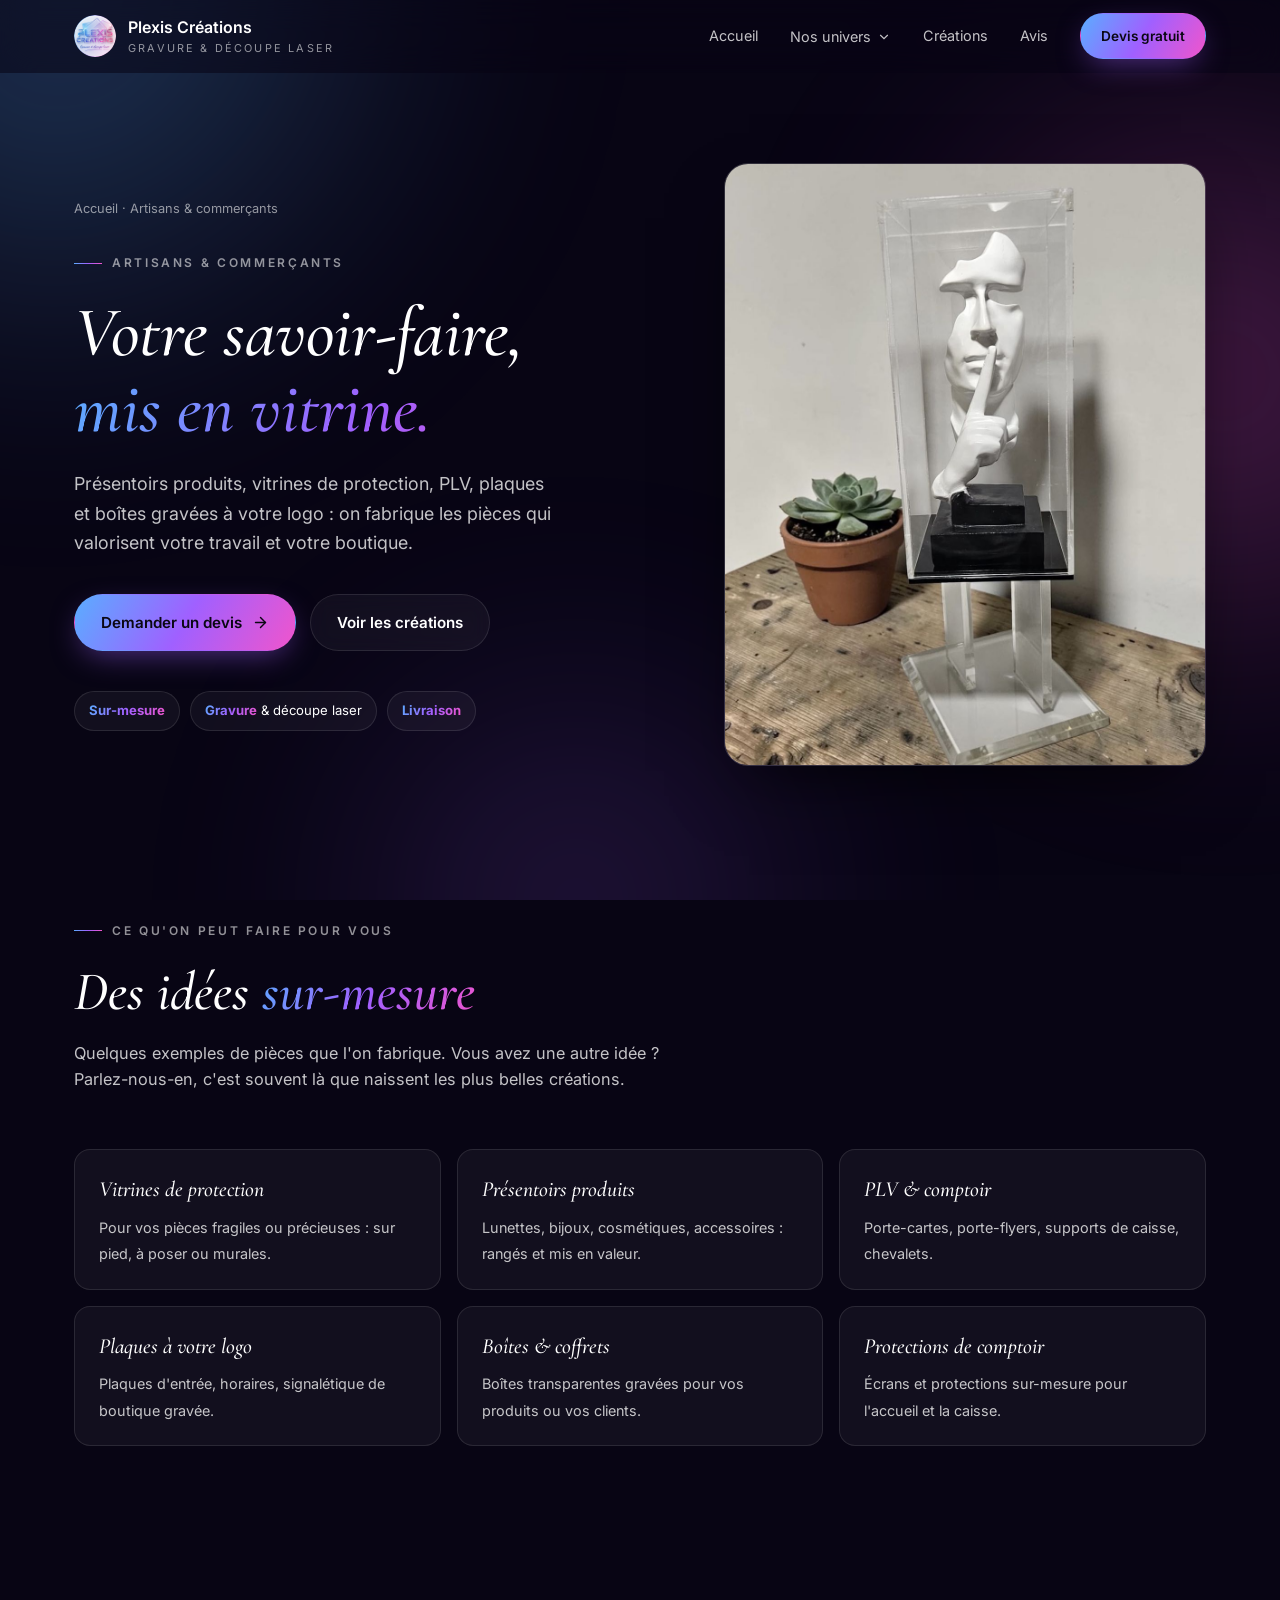
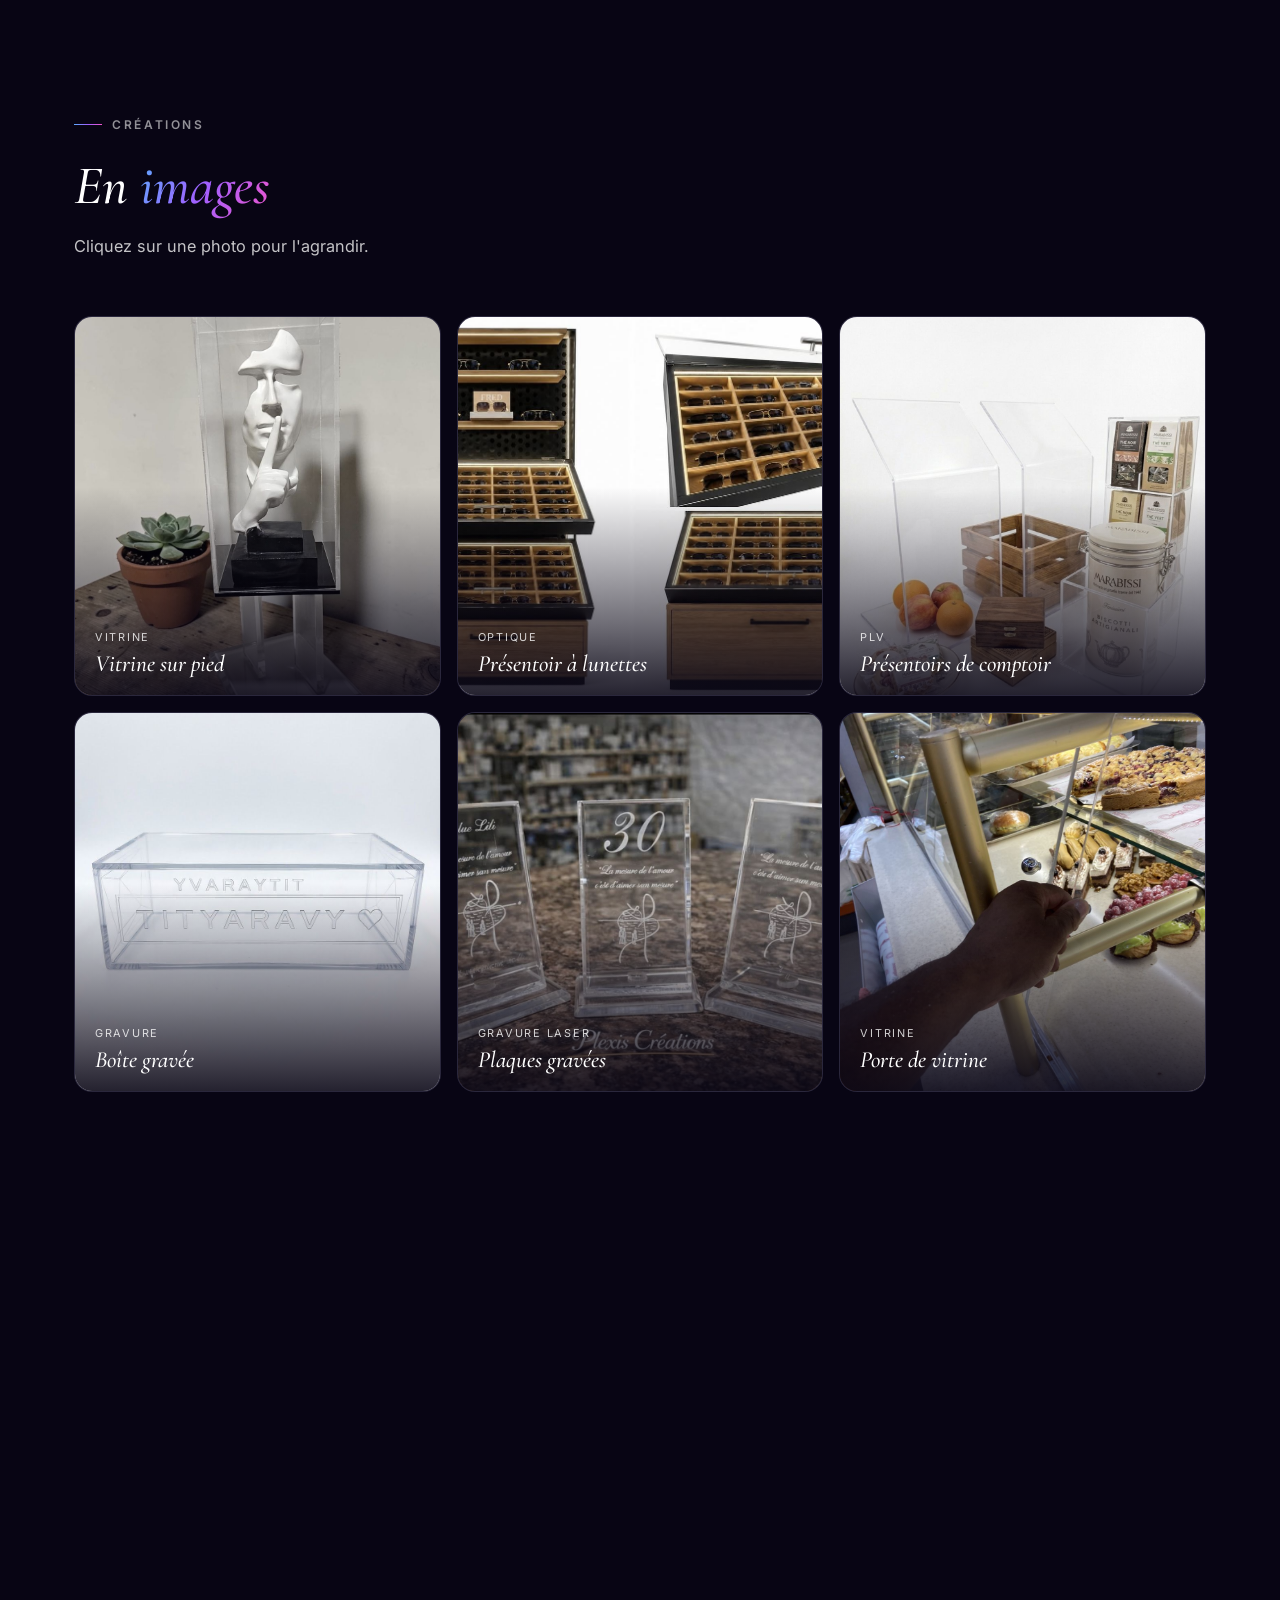
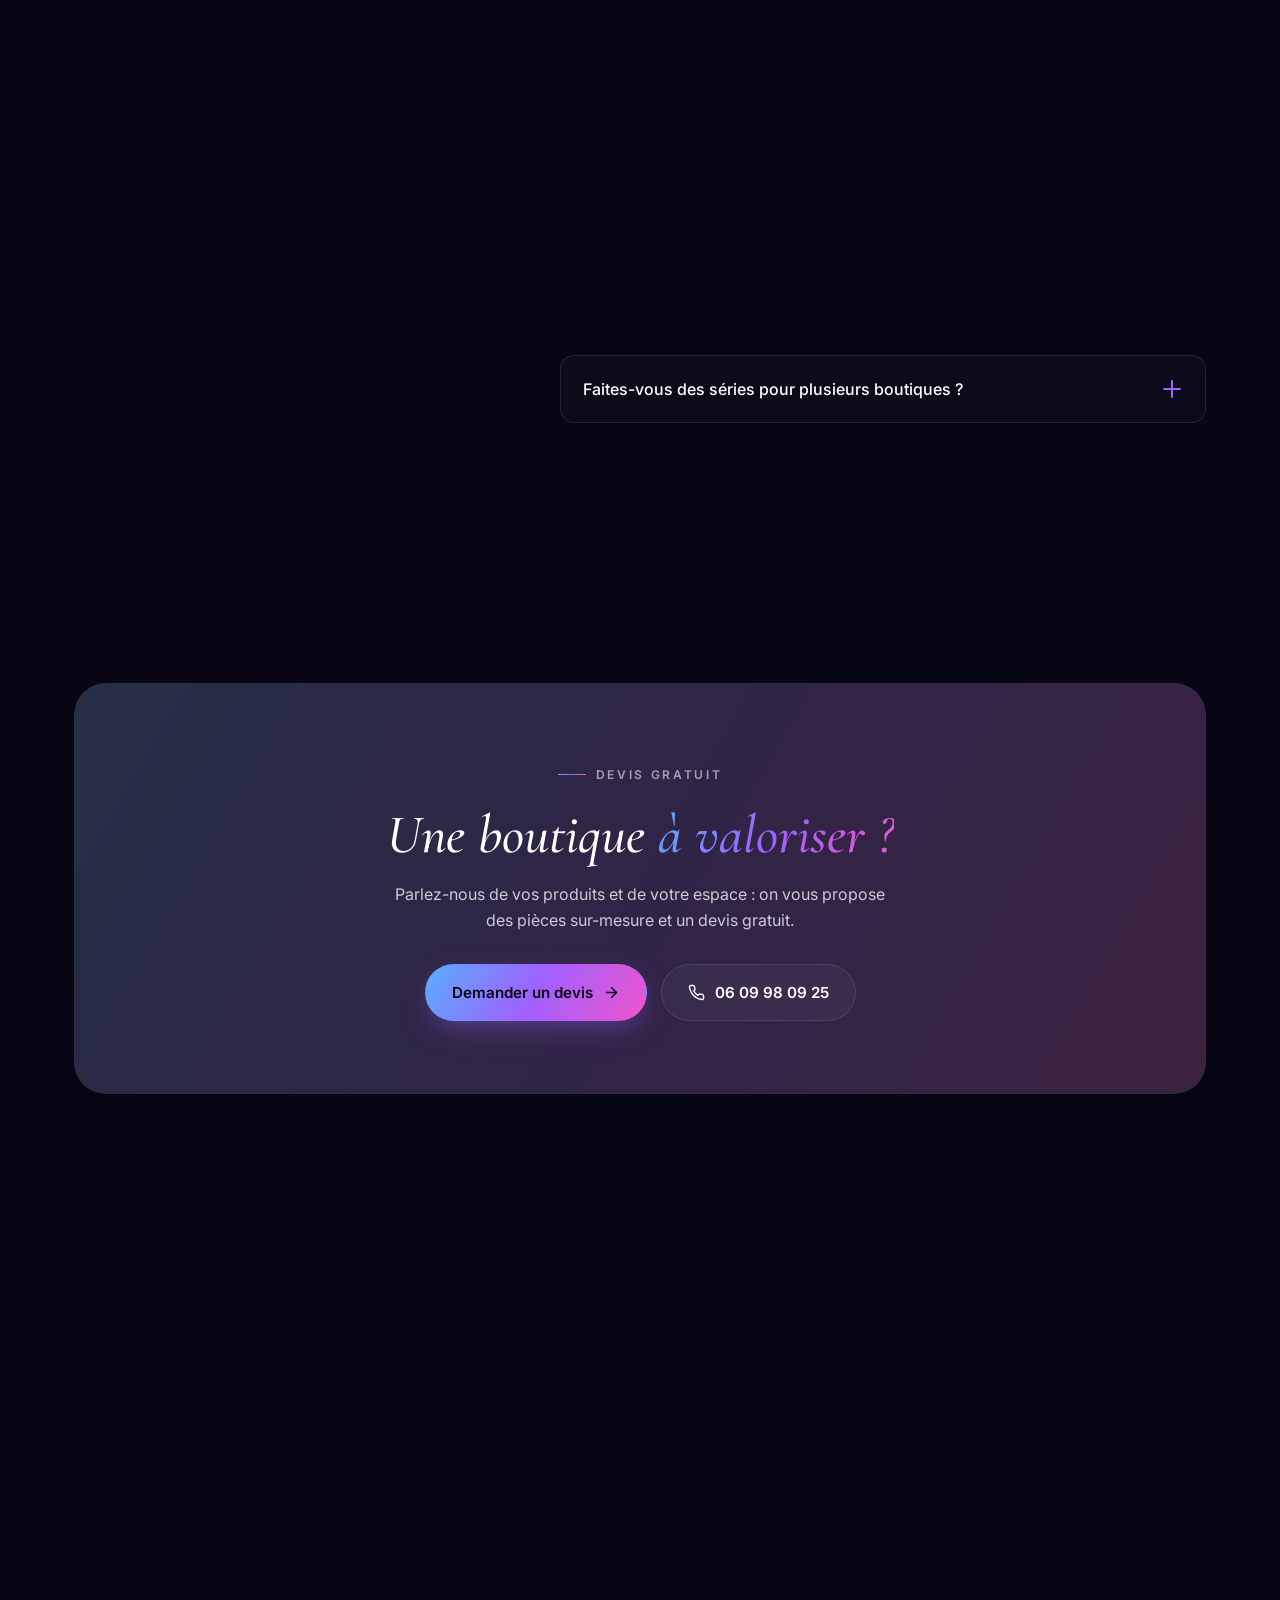
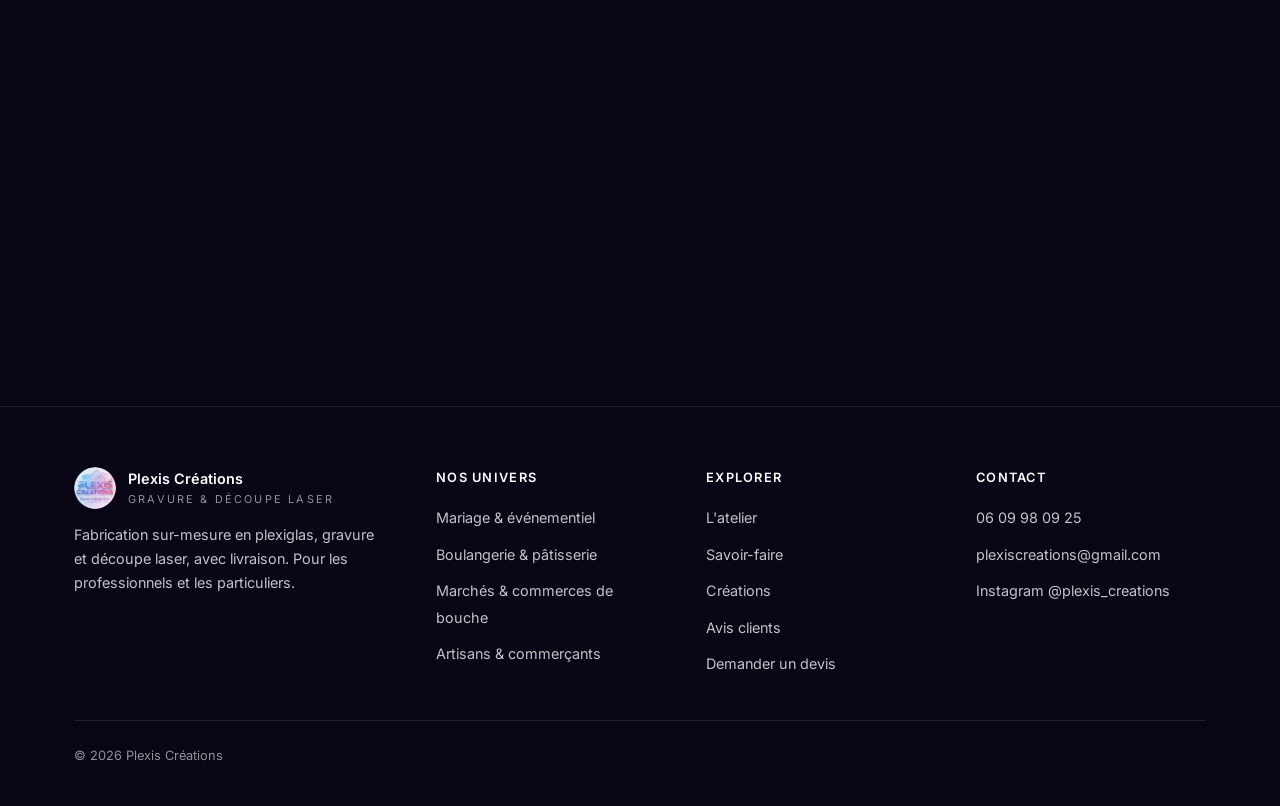
==== artisans-commercants.html @ c852656f "Add files via upload" ====
<!DOCTYPE html>
<html lang="fr">
<head>
<meta charset="UTF-8">
<meta name="viewport" content="width=device-width, initial-scale=1">
<title>Artisans &amp; commerçants — Plexis Créations</title>
<meta name="description" content="Plexiglas pour artisans et commerçants : présentoirs, PLV, vitrines, protections, boîtes et plaques gravées à votre logo. Sur-mesure et livraison.">
<meta name="theme-color" content="#080514">
<link rel="canonical" href="https://plexiscreation.fr/artisans-commercants.html">
<link rel="icon" type="image/png" href="images/favicon.png">
<link rel="apple-touch-icon" href="images/apple-touch-icon.png">
<meta property="og:type" content="website">
<meta property="og:locale" content="fr_FR">
<meta property="og:title" content="Artisans &amp; commerçants — Plexis Créations">
<meta property="og:description" content="Plexiglas pour artisans et commerçants : présentoirs, PLV, vitrines, protections, boîtes et plaques gravées à votre logo. Sur-mesure et livraison.">
<meta property="og:url" content="https://plexiscreation.fr/artisans-commercants.html">
<meta property="og:image" content="https://plexiscreation.fr/images/og.jpg">
<link rel="preconnect" href="https://fonts.googleapis.com">
<link rel="preconnect" href="https://fonts.gstatic.com" crossorigin>
<link href="https://fonts.googleapis.com/css2?family=Cormorant+Garamond:ital,wght@0,500;1,400;1,500;1,600&family=Inter:wght@300;400;500;600;700&display=swap" rel="stylesheet">
<link rel="stylesheet" href="style.css">
</head>
<body>
<div class="aura" aria-hidden="true"><span></span></div>
<header id="header">
  <div class="wrap nav">
    <a href="index.html" class="brand" aria-label="Plexis Créations, accueil">
      <img src="images/logo.png" alt="" width="42" height="42">
      <span>Plexis Créations<small>Gravure &amp; découpe laser</small></span>
    </a>
    <nav class="nav-links" id="navLinks" aria-label="Navigation principale">
      <a href="index.html">Accueil</a>
      <div class="dd">
        <button class="dd-btn" type="button" aria-expanded="false" aria-controls="ddMenu">Nos univers
          <svg viewBox="0 0 24 24" fill="none" stroke="currentColor" stroke-width="2" stroke-linecap="round"><polyline points="6 9 12 15 18 9"/></svg></button>
        <div class="dd-menu" id="ddMenu"><a href="mariage-evenementiel.html">Mariage & événementiel<small>Décor, souvenirs, buffets</small></a><a href="boulangerie-patisserie.html">Boulangerie & pâtisserie<small>Vitrines, cloches, présentoirs</small></a><a href="marches.html">Marchés & commerces de bouche<small>Protections, présentoirs, étiquettes</small></a><a href="artisans-commercants.html" aria-current="page">Artisans & commerçants<small>PLV, vitrines, logo gravé</small></a></div>
      </div>
      <a href="index.html#realisations">Créations</a>
      <a href="index.html#avis">Avis</a>
      <a href="devis.html" class="btn btn-primary">Devis gratuit</a>
    </nav>
    <button class="menu-toggle" id="menuToggle" aria-label="Ouvrir le menu" aria-expanded="false" aria-controls="navLinks">
      <svg viewBox="0 0 24 24" fill="none" stroke="currentColor" stroke-width="2" stroke-linecap="round"><line x1="3" y1="6" x2="21" y2="6"/><line x1="3" y1="12" x2="21" y2="12"/><line x1="3" y1="18" x2="21" y2="18"/></svg>
    </button>
  </div>
</header>
<main id="top">

  <section class="page-hero">
    <div class="wrap hero-grid">
      <div>
        <nav class="crumbs reveal" aria-label="Fil d'Ariane"><a href="index.html">Accueil</a> · <span>Artisans & commerçants</span></nav>
        <span class="eyebrow reveal">Artisans &amp; commerçants</span>
        <h1 class="reveal"><span class="line">Votre savoir-faire,</span><span class="line grad-text">mis en vitrine.</span></h1>
        <p class="hero-lead reveal" style="max-width:44ch">Présentoirs produits, vitrines de protection, PLV, plaques et boîtes gravées à votre logo : on fabrique les pièces qui valorisent votre travail et votre boutique.</p>
        <div class="hero-cta reveal">
          <a href="devis.html?univers=artisans" class="btn btn-primary">Demander un devis <svg viewBox="0 0 24 24" fill="none" stroke="currentColor" stroke-width="2" stroke-linecap="round" stroke-linejoin="round"><line x1="5" y1="12" x2="19" y2="12"/><polyline points="12 5 19 12 12 19"/></svg></a>
          <a href="#creations" class="btn btn-ghost">Voir les créations</a>
        </div>
        <ul class="chips reveal"><li><b>Sur-mesure</b></li><li><b>Gravure</b> &amp; découpe laser</li><li><b>Livraison</b></li></ul>
      </div>
      <div class="page-photo reveal"><img src="images/vitrine-sculpture.jpg" alt="Vitrine en plexiglas sur pied protégeant une sculpture"></div>
    </div>
  </section>

  <section style="padding-top:clamp(40px,6vw,70px)">
    <div class="wrap">
      <div class="section-head reveal">
        <span class="eyebrow">Ce qu'on peut faire pour vous</span>
        <h2>Des idées <span class="grad-text">sur-mesure</span></h2>
        <p>Quelques exemples de pièces que l'on fabrique. Vous avez une autre idée ? Parlez-nous-en, c'est souvent là que naissent les plus belles créations.</p>
      </div>
      <ul class="ideas">
          <li class="reveal"><strong>Vitrines de protection</strong><span>Pour vos pièces fragiles ou précieuses : sur pied, à poser ou murales.</span></li>
          <li class="reveal"><strong>Présentoirs produits</strong><span>Lunettes, bijoux, cosmétiques, accessoires : rangés et mis en valeur.</span></li>
          <li class="reveal"><strong>PLV &amp; comptoir</strong><span>Porte-cartes, porte-flyers, supports de caisse, chevalets.</span></li>
          <li class="reveal"><strong>Plaques à votre logo</strong><span>Plaques d'entrée, horaires, signalétique de boutique gravée.</span></li>
          <li class="reveal"><strong>Boîtes &amp; coffrets</strong><span>Boîtes transparentes gravées pour vos produits ou vos clients.</span></li>
          <li class="reveal"><strong>Protections de comptoir</strong><span>Écrans et protections sur-mesure pour l'accueil et la caisse.</span></li>
      </ul>
    </div>
  </section>

  <section id="creations">
    <div class="wrap">
      <div class="section-head reveal">
        <span class="eyebrow">Créations</span>
        <h2>En <span class="grad-text">images</span></h2>
        <p>Cliquez sur une photo pour l'agrandir.</p>
      </div>
      <div class="gallery even">
        <button class="tile  reveal" data-full="images/vitrine-sculpture.jpg">
          <img src="images/vitrine-sculpture.jpg" alt="Vitrine en plexiglas sur pied protégeant une sculpture" loading="lazy">
          <span class="cap"><span class="t-cat">Vitrine</span><h3>Vitrine sur pied</h3></span>
        </button>
        <button class="tile  reveal" data-full="images/presentoir-lunettes.jpg">
          <img src="images/presentoir-lunettes.jpg" alt="Meuble présentoir pour lunettes avec couvercles transparents" loading="lazy">
          <span class="cap"><span class="t-cat">Optique</span><h3>Présentoir à lunettes</h3></span>
        </button>
        <button class="tile  reveal" data-full="images/presentoirs-comptoir.jpg">
          <img src="images/presentoirs-comptoir.jpg" alt="Présentoirs de comptoir en plexiglas" loading="lazy">
          <span class="cap"><span class="t-cat">PLV</span><h3>Présentoirs de comptoir</h3></span>
        </button>
        <button class="tile  reveal" data-full="images/boite-gravee-prenom.jpg">
          <img src="images/boite-gravee-prenom.jpg" alt="Boîte en plexiglas gravée" loading="lazy">
          <span class="cap"><span class="t-cat">Gravure</span><h3>Boîte gravée</h3></span>
        </button>
        <button class="tile  reveal" data-full="images/plaques-gravees.jpg">
          <img src="images/plaques-gravees.jpg" alt="Plaques en plexiglas gravées au laser" loading="lazy">
          <span class="cap"><span class="t-cat">Gravure laser</span><h3>Plaques gravées</h3></span>
        </button>
        <button class="tile  reveal" data-full="images/vitrine-patisserie.jpg">
          <img src="images/vitrine-patisserie.jpg" alt="Porte de vitrine en plexiglas" loading="lazy">
          <span class="cap"><span class="t-cat">Vitrine</span><h3>Porte de vitrine</h3></span>
        </button>
      </div>
    </div>
  </section>

  <section style="padding-top:0">
    <div class="wrap">
      <div class="quotes q2">
        <figure class="quote reveal">
          <div class="stars" aria-label="5 étoiles sur 5"><svg viewBox="0 0 24 24" fill="currentColor"><path d="M12 2l3 6.5 7 .8-5 4.7 1.4 7L12 17.8 5.2 21l1.4-7-5-4.7 7-.8z"/></svg><svg viewBox="0 0 24 24" fill="currentColor"><path d="M12 2l3 6.5 7 .8-5 4.7 1.4 7L12 17.8 5.2 21l1.4-7-5-4.7 7-.8z"/></svg><svg viewBox="0 0 24 24" fill="currentColor"><path d="M12 2l3 6.5 7 .8-5 4.7 1.4 7L12 17.8 5.2 21l1.4-7-5-4.7 7-.8z"/></svg><svg viewBox="0 0 24 24" fill="currentColor"><path d="M12 2l3 6.5 7 .8-5 4.7 1.4 7L12 17.8 5.2 21l1.4-7-5-4.7 7-.8z"/></svg><svg viewBox="0 0 24 24" fill="currentColor"><path d="M12 2l3 6.5 7 .8-5 4.7 1.4 7L12 17.8 5.2 21l1.4-7-5-4.7 7-.8z"/></svg></div>
          <blockquote>« Je recommande Plexi Création à 1000% ! Vraiment très satisfaite de son travail. Il a été à l'écoute du début à la fin et surtout il a su s'adapter à ce que je voulais mais aussi aux contraintes de ma vitrine. C'est quelqu'un de très créatif, à l'écoute et qui cherche vraiment à trouver une solution pour satisfaire son client. »</blockquote>
          <figcaption><span class="av">SS</span><span class="who"><strong>Samira Safir</strong><span>Avis Google</span></span></figcaption>
        </figure>
        <figure class="quote reveal">
          <div class="stars" aria-label="5 étoiles sur 5"><svg viewBox="0 0 24 24" fill="currentColor"><path d="M12 2l3 6.5 7 .8-5 4.7 1.4 7L12 17.8 5.2 21l1.4-7-5-4.7 7-.8z"/></svg><svg viewBox="0 0 24 24" fill="currentColor"><path d="M12 2l3 6.5 7 .8-5 4.7 1.4 7L12 17.8 5.2 21l1.4-7-5-4.7 7-.8z"/></svg><svg viewBox="0 0 24 24" fill="currentColor"><path d="M12 2l3 6.5 7 .8-5 4.7 1.4 7L12 17.8 5.2 21l1.4-7-5-4.7 7-.8z"/></svg><svg viewBox="0 0 24 24" fill="currentColor"><path d="M12 2l3 6.5 7 .8-5 4.7 1.4 7L12 17.8 5.2 21l1.4-7-5-4.7 7-.8z"/></svg><svg viewBox="0 0 24 24" fill="currentColor"><path d="M12 2l3 6.5 7 .8-5 4.7 1.4 7L12 17.8 5.2 21l1.4-7-5-4.7 7-.8z"/></svg></div>
          <blockquote>« Très bon travail et service client au top ! (professionnel et réactif) »</blockquote>
          <figcaption><span class="av">CA</span><span class="who"><strong>Clément Anglade</strong><span>Avis Google</span></span></figcaption>
        </figure>
      </div>
    </div>
  </section>
  <section>
    <div class="wrap faq-grid">
      <div class="section-head reveal" style="margin-bottom:0">
        <span class="eyebrow">Questions fréquentes</span>
        <h2>Bon à <span class="grad-text">savoir</span></h2>
      </div>
      <div class="faq-list">
        <details class="faq-item reveal">
          <summary>Pouvez-vous reprendre ma charte graphique ?<span class="pm" aria-hidden="true"></span></summary>
          <div class="a">Oui. Envoyez-nous votre logo et vos couleurs, on les intègre à la gravure ou à la découpe.</div>
        </details>
        <details class="faq-item reveal">
          <summary>Pouvez-vous adapter un présentoir à mes produits ?<span class="pm" aria-hidden="true"></span></summary>
          <div class="a">C'est le principe du sur-mesure : on part des dimensions de vos produits et de votre espace.</div>
        </details>
        <details class="faq-item reveal">
          <summary>Faites-vous des séries pour plusieurs boutiques ?<span class="pm" aria-hidden="true"></span></summary>
          <div class="a">Oui, une pièce unique ou une série identique, indiquez la quantité dans votre demande.</div>
        </details>
      </div>
    </div>
  </section>

  <section>
    <div class="wrap">
      <div class="cta-band reveal">
        <span class="eyebrow">Devis gratuit</span>
        <h2>Une boutique <span class="grad-text">à valoriser ?</span></h2>
        <p>Parlez-nous de vos produits et de votre espace : on vous propose des pièces sur-mesure et un devis gratuit.</p>
        <div class="hero-cta">
          <a href="devis.html?univers=artisans" class="btn btn-primary">Demander un devis <svg viewBox="0 0 24 24" fill="none" stroke="currentColor" stroke-width="2" stroke-linecap="round" stroke-linejoin="round"><line x1="5" y1="12" x2="19" y2="12"/><polyline points="12 5 19 12 12 19"/></svg></a>
          <a href="tel:+33609980925" class="btn btn-ghost"><svg viewBox="0 0 24 24" fill="none" stroke="currentColor" stroke-width="2" stroke-linecap="round" stroke-linejoin="round"><path d="M22 16.92v3a2 2 0 0 1-2.18 2 19.79 19.79 0 0 1-8.63-3.07 19.5 19.5 0 0 1-6-6 19.79 19.79 0 0 1-3.07-8.67A2 2 0 0 1 4.11 2h3a2 2 0 0 1 2 1.72c.13.96.36 1.9.7 2.81a2 2 0 0 1-.45 2.11L8.09 9.91a16 16 0 0 0 6 6l1.27-1.27a2 2 0 0 1 2.11-.45c.91.34 1.85.57 2.81.7A2 2 0 0 1 22 16.92z"/></svg> 06 09 98 09 25</a>
        </div>
      </div>
    </div>
  </section>

  <section style="padding-top:0">
    <div class="wrap">
      <div class="section-head reveal"><span class="eyebrow">Autres univers</span><h2>Découvrez aussi</h2></div>
      <div class="univers three">
        <a class="u-card reveal" href="mariage-evenementiel.html">
          <img src="images/tour-eiffel-mariage.jpg" alt="" loading="lazy">
          <h3>Mariage & événementiel</h3><p>Décor, souvenirs, buffets</p>
          <span class="go">Découvrir <svg viewBox="0 0 24 24" fill="none" stroke="currentColor" stroke-width="2" stroke-linecap="round" stroke-linejoin="round"><line x1="5" y1="12" x2="19" y2="12"/><polyline points="12 5 19 12 12 19"/></svg></span>
        </a>        <a class="u-card reveal" href="boulangerie-patisserie.html">
          <img src="images/pelles-pain-tailles.jpg" alt="" loading="lazy">
          <h3>Boulangerie & pâtisserie</h3><p>Vitrines, cloches, présentoirs</p>
          <span class="go">Découvrir <svg viewBox="0 0 24 24" fill="none" stroke="currentColor" stroke-width="2" stroke-linecap="round" stroke-linejoin="round"><line x1="5" y1="12" x2="19" y2="12"/><polyline points="12 5 19 12 12 19"/></svg></span>
        </a>        <a class="u-card reveal" href="marches.html">
          <img src="images/presentoirs-comptoir.jpg" alt="" loading="lazy">
          <h3>Marchés & commerces de bouche</h3><p>Protections, présentoirs, étiquettes</p>
          <span class="go">Découvrir <svg viewBox="0 0 24 24" fill="none" stroke="currentColor" stroke-width="2" stroke-linecap="round" stroke-linejoin="round"><line x1="5" y1="12" x2="19" y2="12"/><polyline points="12 5 19 12 12 19"/></svg></span>
        </a>
      </div>
    </div>
  </section>
</main>

<footer>
  <div class="wrap">
    <div class="foot-grid four">
      <div class="foot-brand">
        <a href="index.html" class="brand"><img src="images/logo.png" alt="" width="42" height="42" loading="lazy"><span>Plexis Créations<small>Gravure &amp; découpe laser</small></span></a>
        <p>Fabrication sur-mesure en plexiglas, gravure et découpe laser, avec livraison. Pour les professionnels et les particuliers.</p>
      </div>
      <div><h5>Nos univers</h5><ul><li><a href="mariage-evenementiel.html">Mariage & événementiel</a></li><li><a href="boulangerie-patisserie.html">Boulangerie & pâtisserie</a></li><li><a href="marches.html">Marchés & commerces de bouche</a></li><li><a href="artisans-commercants.html">Artisans & commerçants</a></li></ul></div>
      <div><h5>Explorer</h5><ul>
        <li><a href="index.html#atelier">L'atelier</a></li>
        <li><a href="index.html#savoir-faire">Savoir-faire</a></li>
        <li><a href="index.html#realisations">Créations</a></li>
        <li><a href="index.html#avis">Avis clients</a></li>
        <li><a href="devis.html">Demander un devis</a></li>
      </ul></div>
      <div><h5>Contact</h5><ul>
        <li><a href="tel:+33609980925">06 09 98 09 25</a></li>
        <li><a href="mailto:plexiscreations@gmail.com">plexiscreations@gmail.com</a></li>
        <li><a href="https://instagram.com/plexis_creations" target="_blank" rel="noopener">Instagram @plexis_creations</a></li>
      </ul></div>
    </div>
    <div class="foot-bottom">© <span id="year">2026</span> Plexis Créations</div>
  </div>
</footer>

<a class="call-fab" href="tel:+33609980925" aria-label="Appeler Plexis Créations"><svg viewBox="0 0 24 24" fill="none" stroke="currentColor" stroke-width="2" stroke-linecap="round" stroke-linejoin="round"><path d="M22 16.92v3a2 2 0 0 1-2.18 2 19.79 19.79 0 0 1-8.63-3.07 19.5 19.5 0 0 1-6-6 19.79 19.79 0 0 1-3.07-8.67A2 2 0 0 1 4.11 2h3a2 2 0 0 1 2 1.72c.13.96.36 1.9.7 2.81a2 2 0 0 1-.45 2.11L8.09 9.91a16 16 0 0 0 6 6l1.27-1.27a2 2 0 0 1 2.11-.45c.91.34 1.85.57 2.81.7A2 2 0 0 1 22 16.92z"/></svg></a>

<div class="lightbox" id="lightbox" role="dialog" aria-modal="true" aria-label="Photo agrandie">
  <button class="lb-btn lb-close" id="lbClose" aria-label="Fermer"><svg viewBox="0 0 24 24" fill="none" stroke="currentColor" stroke-width="2" stroke-linecap="round"><line x1="18" y1="6" x2="6" y2="18"/><line x1="6" y1="6" x2="18" y2="18"/></svg></button>
  <button class="lb-btn lb-prev" id="lbPrev" aria-label="Photo précédente"><svg viewBox="0 0 24 24" fill="none" stroke="currentColor" stroke-width="2" stroke-linecap="round"><polyline points="15 18 9 12 15 6"/></svg></button>
  <figure><img id="lbImg" src="" alt=""><figcaption id="lbCap"></figcaption></figure>
  <button class="lb-btn lb-next" id="lbNext" aria-label="Photo suivante"><svg viewBox="0 0 24 24" fill="none" stroke="currentColor" stroke-width="2" stroke-linecap="round"><polyline points="9 18 15 12 9 6"/></svg></button>
</div>
<script src="script.js"></script>
</body>
</html>
---- style.css ----
:root{
    --blue:#5AADFF;
    --violet:#A060FF;
    --pink:#F055CC;
    --bg:#080514;
    --ink:#ffffff;
    --text:rgba(255,255,255,.76);
    --muted:rgba(255,255,255,.56);
    --line:rgba(255,255,255,.10);
    --glass:rgba(255,255,255,.045);
    --glass-strong:rgba(255,255,255,.07);
    --grad:linear-gradient(120deg,var(--blue) 0%,var(--violet) 50%,var(--pink) 100%);
    --radius:20px;
    --ease:cubic-bezier(.22,.61,.36,1);
    --maxw:1180px;
  }

  *,*::before,*::after{box-sizing:border-box}
  html{scroll-behavior:smooth;scroll-padding-top:80px}
  body{
    margin:0;background:var(--bg);color:var(--text);
    font-family:'Inter',system-ui,-apple-system,Segoe UI,Roboto,Helvetica,Arial,sans-serif;
    font-size:16px;line-height:1.65;-webkit-font-smoothing:antialiased;overflow-x:hidden;
  }

  /* fond lumineux */
  .aura{position:fixed;inset:0;z-index:-2;pointer-events:none;overflow:hidden}
  .aura::before,.aura::after{content:"";position:absolute;border-radius:50%;filter:blur(120px);opacity:.35}
  .aura::before{width:60vw;height:60vw;left:-15vw;top:-20vw;background:radial-gradient(circle at 30% 30%,var(--blue),transparent 60%)}
  .aura::after{width:55vw;height:55vw;right:-18vw;top:10vh;background:radial-gradient(circle at 60% 40%,var(--pink),transparent 60%)}
  .aura span{position:absolute;width:50vw;height:50vw;left:20vw;bottom:-25vw;border-radius:50%;filter:blur(130px);opacity:.28;background:radial-gradient(circle,var(--violet),transparent 60%)}

  a{color:inherit}
  img{max-width:100%;display:block}
  h1,h2,h3{font-family:'Cormorant Garamond',Georgia,serif;font-style:italic;font-weight:500;color:var(--ink);line-height:1.08;margin:0}
  p{margin:0}
  .grad-text{background:var(--grad);-webkit-background-clip:text;background-clip:text;color:transparent}

  .wrap{max-width:var(--maxw);margin:0 auto;padding:0 24px}
  section{padding:clamp(80px,11vw,130px) 0;position:relative}
  .eyebrow{display:inline-flex;align-items:center;gap:10px;font-size:12px;letter-spacing:.22em;text-transform:uppercase;color:var(--muted);font-weight:600;margin-bottom:22px}
  .eyebrow::before{content:"";width:28px;height:1px;background:var(--grad)}
  .section-head{max-width:640px;margin-bottom:56px}
  .section-head h2{font-size:clamp(2.1rem,4.6vw,3.4rem);margin-bottom:18px}
  .section-head p{font-size:1.02rem}

  /* boutons */
  .btn{--pad:15px 26px;display:inline-flex;align-items:center;justify-content:center;gap:10px;padding:var(--pad);border-radius:999px;
    font-family:'Inter',sans-serif;font-weight:600;font-size:.95rem;text-decoration:none;cursor:pointer;border:1px solid transparent;
    transition:transform .2s var(--ease),box-shadow .25s var(--ease),background .25s var(--ease),border-color .25s var(--ease)}
  .btn-primary{background:var(--grad);color:#0a0713;box-shadow:0 10px 30px -8px rgba(160,96,255,.5)}
  .btn-primary:hover{transform:translateY(-2px);box-shadow:0 18px 44px -10px rgba(240,85,204,.55)}
  .btn-ghost{background:var(--glass);color:var(--ink);border-color:var(--line);backdrop-filter:blur(10px);-webkit-backdrop-filter:blur(10px)}
  .btn-ghost:hover{transform:translateY(-2px);border-color:rgba(255,255,255,.28);background:var(--glass-strong)}
  .btn svg{width:17px;height:17px}
  :where(a,button,input,textarea,select,summary):focus-visible{outline:2px solid var(--blue);outline-offset:3px;border-radius:8px}

  /* en-tête */
  header{position:sticky;top:0;z-index:50;backdrop-filter:blur(16px);-webkit-backdrop-filter:blur(16px);
    background:rgba(8,5,20,.55);border-bottom:1px solid transparent;transition:border-color .3s var(--ease),background .3s var(--ease)}
  header.scrolled{border-bottom-color:var(--line);background:rgba(8,5,20,.85)}
  .nav{display:flex;align-items:center;justify-content:space-between;height:72px}
  .brand{display:flex;align-items:center;gap:12px;text-decoration:none;font-weight:600;color:var(--ink)}
  .brand img{width:42px;height:42px;border-radius:50%}
  .brand small{display:block;font-weight:400;font-size:.68rem;letter-spacing:.2em;text-transform:uppercase;color:var(--muted)}
  .nav-links{display:flex;align-items:center;gap:32px}
  .nav-links a{text-decoration:none;font-size:.9rem;color:var(--text);transition:color .2s var(--ease)}
  .nav-links a:hover{color:var(--ink)}
  .nav .btn{--pad:11px 20px;font-size:.85rem;color:#0a0713}
  .menu-toggle{display:none;background:none;border:0;color:var(--ink);cursor:pointer;padding:8px}
  .menu-toggle svg{width:26px;height:26px}

  /* hero */
  .hero{padding-top:clamp(56px,8vw,100px)}
  .hero-grid{display:grid;grid-template-columns:1.05fr .95fr;gap:60px;align-items:center}
  .hero h1{font-size:clamp(2.9rem,6.6vw,5rem);letter-spacing:-.01em;margin-bottom:26px}
  .hero h1 .line{display:block}
  .hero-lead{font-size:1.12rem;max-width:36ch;margin-bottom:36px}
  .hero-cta{display:flex;flex-wrap:wrap;gap:14px;margin-bottom:40px}
  .chips{display:flex;flex-wrap:wrap;gap:10px;list-style:none;margin:0;padding:0}
  .chips li{padding:8px 14px;border:1px solid var(--line);border-radius:999px;background:var(--glass);font-size:.82rem;color:var(--ink)}
  .chips li b{background:var(--grad);-webkit-background-clip:text;background-clip:text;color:transparent;font-weight:700}

  .hero-visual{position:relative;aspect-ratio:1/1.02}
  .shot{position:absolute;border-radius:22px;overflow:hidden;border:1px solid rgba(255,255,255,.16);box-shadow:0 30px 70px -25px rgba(0,0,0,.8)}
  .shot img{width:100%;height:100%;object-fit:cover}
  .shot-a{inset:0 18% 22% 0}
  .shot-b{width:46%;height:52%;right:0;bottom:0;transform:rotate(3deg)}
  .shot-b::after{content:"";position:absolute;inset:0;border-radius:inherit;box-shadow:inset 0 0 0 1px rgba(255,255,255,.12)}
  .hero-badge{position:absolute;left:-14px;bottom:8%;padding:14px 18px;display:flex;align-items:center;gap:12px;border-radius:16px;
    border:1px solid var(--line);background:rgba(13,10,31,.75);backdrop-filter:blur(14px);-webkit-backdrop-filter:blur(14px)}
  .hero-badge .stars{display:flex;gap:2px}
  .hero-badge .stars svg{width:15px;height:15px;color:var(--pink)}
  .hero-badge strong{color:var(--ink);font-size:.92rem;display:block}
  .hero-badge span{font-size:.78rem;color:var(--muted)}

  /* savoir-faire */
  .cards{display:grid;grid-template-columns:repeat(3,1fr);gap:22px}
  .card{padding:30px;border-radius:var(--radius);border:1px solid var(--line);background:var(--glass);
    backdrop-filter:blur(12px);-webkit-backdrop-filter:blur(12px);transition:transform .3s var(--ease),border-color .3s var(--ease),background .3s var(--ease)}
  .card:hover{transform:translateY(-6px);border-color:rgba(255,255,255,.22);background:var(--glass-strong)}
  .card .ico{width:50px;height:50px;border-radius:14px;display:grid;place-items:center;border:1px solid var(--line);background:rgba(255,255,255,.04);margin-bottom:20px}
  .card .ico svg{width:24px;height:24px;color:var(--blue)}
  .card:nth-child(3n+2) .ico svg{color:var(--violet)}
  .card:nth-child(3n) .ico svg{color:var(--pink)}
  .card h3{font-size:1.6rem;margin-bottom:10px}
  .card p{font-size:.93rem}

  /* étapes */
  .process{margin-top:64px;display:grid;grid-template-columns:repeat(4,1fr);gap:20px;counter-reset:step;list-style:none;padding:0}
  .step{padding:24px;border-radius:16px;border:1px solid var(--line);background:rgba(255,255,255,.025)}
  .step::before{counter-increment:step;content:"0" counter(step);font-family:'Cormorant Garamond',serif;font-style:italic;font-size:1.7rem;background:var(--grad);-webkit-background-clip:text;background-clip:text;color:transparent}
  .step h4{color:var(--ink);font-size:1rem;font-weight:600;margin:8px 0 6px}
  .step p{font-size:.86rem;color:var(--muted)}

  /* réalisations */
  .gallery{display:grid;grid-template-columns:repeat(4,1fr);grid-auto-rows:250px;gap:16px;grid-auto-flow:dense}
  .tile{position:relative;border-radius:18px;overflow:hidden;border:1px solid var(--line);padding:0;background:#120e26;cursor:zoom-in;
    color:var(--ink);text-align:left;font:inherit;isolation:isolate}
  .tile img{position:absolute;inset:0;width:100%;height:100%;object-fit:cover;z-index:-2;transition:transform .6s var(--ease)}
  .tile::after{content:"";position:absolute;inset:0;z-index:-1;background:linear-gradient(180deg,rgba(8,5,20,0) 45%,rgba(8,5,20,.88) 100%)}
  .tile:hover img{transform:scale(1.05)}
  .tile .cap{position:absolute;left:20px;right:20px;bottom:18px}
  .tile .t-cat{font-size:.68rem;letter-spacing:.16em;text-transform:uppercase;color:rgba(255,255,255,.8)}
  .tile h3{font-size:1.45rem;margin-top:4px}
  .tile.big{grid-column:span 2;grid-row:span 2}
  .tile.wide{grid-column:span 2}
  .gallery-note{margin-top:22px;font-size:.9rem;color:var(--muted)}
  .gallery-note a{color:var(--blue)}

  /* visionneuse */
  .lightbox{position:fixed;inset:0;z-index:100;display:none;align-items:center;justify-content:center;padding:24px;background:rgba(5,3,12,.92);backdrop-filter:blur(6px);-webkit-backdrop-filter:blur(6px)}
  .lightbox.open{display:flex}
  .lightbox figure{margin:0;max-width:min(1100px,100%);max-height:100%;display:flex;flex-direction:column;align-items:center;gap:14px}
  .lightbox img{max-height:80vh;width:auto;border-radius:14px}
  .lightbox figcaption{font-family:'Cormorant Garamond',serif;font-style:italic;font-size:1.4rem;color:var(--ink)}
  .lb-btn{position:absolute;background:var(--glass-strong);border:1px solid var(--line);color:var(--ink);width:48px;height:48px;border-radius:50%;cursor:pointer;display:grid;place-items:center}
  .lb-btn svg{width:22px;height:22px}
  .lb-close{top:20px;right:20px}
  .lb-prev{left:20px;top:50%;transform:translateY(-50%)}
  .lb-next{right:20px;top:50%;transform:translateY(-50%)}

  /* avis */
  .rating-badge{display:inline-flex;align-items:center;gap:12px;margin-top:20px;padding:9px 16px;border:1px solid var(--line);border-radius:999px;background:var(--glass)}
  .rating-badge span{font-size:.85rem}
  .rating-badge strong{color:var(--ink)}
  .stars{display:flex;gap:3px}
  .stars svg{width:16px;height:16px;color:var(--pink)}
  .quotes{display:grid;grid-template-columns:repeat(3,1fr);gap:22px}
  .quote{margin:0;padding:30px;border-radius:var(--radius);border:1px solid var(--line);background:var(--glass);
    backdrop-filter:blur(12px);-webkit-backdrop-filter:blur(12px);display:flex;flex-direction:column;gap:20px}
  .quote blockquote{margin:0;font-family:'Cormorant Garamond',serif;font-style:italic;font-size:1.28rem;line-height:1.4;color:rgba(255,255,255,.92)}
  .quote figcaption{display:flex;align-items:center;gap:13px;margin-top:auto}
  .quote .av{width:44px;height:44px;border-radius:50%;background:var(--grad);display:grid;place-items:center;font-family:'Cormorant Garamond',serif;font-style:italic;font-weight:600;color:#0a0713;flex-shrink:0}
  .quote .who strong{display:block;color:var(--ink);font-size:.9rem}
  .quote .who span{font-size:.8rem;color:var(--muted)}
  .google-review{margin-top:26px;position:relative;overflow:hidden;display:flex;align-items:center;gap:26px;flex-wrap:wrap;
    padding:32px clamp(24px,4vw,44px);border-radius:var(--radius);border:1px solid var(--line);background:var(--glass-strong)}
  .google-review::before{content:"";position:absolute;inset:0;background:var(--grad);opacity:.14;mix-blend-mode:screen;pointer-events:none}
  .gr-body{position:relative;flex:1;min-width:240px}
  .gr-body h3{font-size:1.55rem;margin-bottom:6px}
  .gr-body p{font-size:.95rem;max-width:52ch}
  .google-review .btn{position:relative;flex-shrink:0}

  /* faq */
  .faq-grid{display:grid;grid-template-columns:.8fr 1.2fr;gap:56px;align-items:start}
  .faq-list{display:flex;flex-direction:column;gap:12px}
  .faq-item{border:1px solid var(--line);border-radius:14px;background:rgba(255,255,255,.025);overflow:hidden}
  .faq-item summary{list-style:none;cursor:pointer;padding:20px 22px;display:flex;align-items:center;justify-content:space-between;gap:16px;font-weight:500;color:var(--ink)}
  .faq-item summary::-webkit-details-marker{display:none}
  .faq-item .pm{width:22px;height:22px;flex-shrink:0;position:relative;transition:transform .3s var(--ease)}
  .faq-item .pm::before,.faq-item .pm::after{content:"";position:absolute;background:var(--violet);border-radius:2px}
  .faq-item .pm::before{top:10px;left:2px;right:2px;height:2px}
  .faq-item .pm::after{left:10px;top:2px;bottom:2px;width:2px}
  .faq-item[open] .pm{transform:rotate(135deg)}
  .faq-item .a{padding:0 22px 22px;font-size:.94rem}

  /* devis */
  .final-card{position:relative;overflow:hidden;border-radius:32px;border:1px solid var(--line);padding:clamp(32px,6vw,72px);background:var(--glass-strong)}
  .final-card::before{content:"";position:absolute;inset:0;background:var(--grad);opacity:.16;mix-blend-mode:screen;pointer-events:none}
  .final-inner{position:relative;display:grid;grid-template-columns:1fr 1fr;gap:52px;align-items:center}
  .final h2{font-size:clamp(2.2rem,5vw,3.6rem);margin-bottom:18px}
  .final .lead{margin-bottom:24px;font-size:1.03rem}
  .final ul{list-style:none;margin:0;padding:0;display:flex;flex-direction:column;gap:12px}
  .final li{display:flex;gap:11px;align-items:flex-start;font-size:.94rem}
  .final li svg{width:18px;height:18px;color:var(--blue);flex-shrink:0;margin-top:3px}
  .direct{margin-top:30px;display:flex;flex-direction:column;gap:10px}
  .direct a{display:inline-flex;align-items:center;gap:10px;text-decoration:none;color:var(--ink);font-weight:500}
  .direct a svg{width:18px;height:18px;color:var(--violet)}
  .direct a:hover{color:var(--blue)}

  form{display:flex;flex-direction:column;gap:16px}
  .row2{display:grid;grid-template-columns:1fr 1fr;gap:16px}
  .field{display:flex;flex-direction:column;gap:7px}
  .field label{font-size:.82rem;color:var(--muted);letter-spacing:.03em}
  .field label i{font-style:normal;opacity:.7}
  .field input,.field select,.field textarea{background:rgba(255,255,255,.05);border:1px solid var(--line);border-radius:12px;padding:13px 15px;color:var(--ink);font-family:inherit;font-size:16px;transition:border-color .2s var(--ease),background .2s var(--ease)}
  .field input::placeholder,.field textarea::placeholder{color:rgba(255,255,255,.35)}
  .field input:focus,.field select:focus,.field textarea:focus{border-color:var(--violet);background:rgba(255,255,255,.07);outline:none}
  .field textarea{resize:vertical;min-height:110px}
  .field select{appearance:none;-webkit-appearance:none;background-image:url("data:image/svg+xml,%3Csvg xmlns='http://www.w3.org/2000/svg' viewBox='0 0 24 24' fill='none' stroke='white' stroke-width='2'%3E%3Cpolyline points='6 9 12 15 18 9'/%3E%3C/svg%3E");background-repeat:no-repeat;background-position:right 14px center;background-size:16px;padding-right:40px}
  .field select option{background:#120e26;color:#fff}
  form .btn{width:100%;margin-top:4px}
  .form-note{font-size:.78rem;color:var(--muted);text-align:center}
  .hp{position:absolute;left:-9999px}

  /* pied de page */
  footer{border-top:1px solid var(--line);padding:60px 0 40px}
  .foot-grid{display:grid;grid-template-columns:1.4fr 1fr 1fr;gap:40px;margin-bottom:44px}
  footer h5{color:var(--ink);font-size:.8rem;letter-spacing:.1em;text-transform:uppercase;margin:0 0 16px;font-weight:600}
  footer ul{list-style:none;margin:0;padding:0;display:flex;flex-direction:column;gap:10px}
  footer a{text-decoration:none;font-size:.9rem;color:var(--text);transition:color .2s var(--ease)}
  footer a:hover{color:var(--ink)}
  .foot-brand p{font-size:.9rem;max-width:34ch;margin-top:14px}
  .foot-bottom{border-top:1px solid var(--line);padding-top:24px;font-size:.8rem;color:var(--muted)}

  /* bouton appel mobile */
  .call-fab{display:none}

  /* animations */
  .reveal{opacity:0;transform:translateY(14px);transition:opacity .55s var(--ease),transform .55s var(--ease)}
  .reveal.in{opacity:1;transform:none}

  @media (max-width:960px){
    .hero-grid{grid-template-columns:1fr;gap:56px}
    .hero-visual{max-width:520px;width:100%;margin:0 auto}
    .cards,.quotes{grid-template-columns:1fr 1fr}
    .process{grid-template-columns:1fr 1fr}
    .faq-grid{grid-template-columns:1fr;gap:32px}
    .final-inner{grid-template-columns:1fr;gap:40px}
    .gallery{grid-template-columns:repeat(2,1fr);grid-auto-rows:220px}
    .foot-grid{grid-template-columns:1fr 1fr}
  }
  @media (max-width:640px){
    .nav-links{position:absolute;top:72px;left:0;right:0;flex-direction:column;align-items:stretch;gap:0;background:rgba(8,5,20,.97);
      border-bottom:1px solid var(--line);padding:8px 24px 20px;transform:translateY(-8px);opacity:0;pointer-events:none;transition:opacity .2s var(--ease),transform .2s var(--ease)}
    .nav-links.open{transform:none;opacity:1;pointer-events:auto}
    .nav-links a{padding:14px 0;border-bottom:1px solid var(--line)}
    .nav-links .btn{margin-top:14px;border-bottom:0}
    .menu-toggle{display:block}
    .cards,.quotes,.process,.row2{grid-template-columns:1fr}
    .gallery{grid-template-columns:1fr;grid-auto-rows:280px}
    .gallery .tile{grid-column:span 1;grid-row:span 1}
    .foot-grid{grid-template-columns:1fr}
    .hero-badge{left:8px;bottom:-12px}
    .google-review .btn{width:100%}
    .lb-prev,.lb-next{top:auto;bottom:20px;transform:none}
    .call-fab{display:grid;place-items:center;position:fixed;right:18px;bottom:18px;z-index:60;width:56px;height:56px;border-radius:50%;background:var(--grad);color:#0a0713;box-shadow:0 12px 30px -8px rgba(160,96,255,.6)}
    .call-fab svg{width:24px;height:24px}
    footer{padding-bottom:100px}
  }
  @media (prefers-reduced-motion:reduce){
    html{scroll-behavior:auto}
    .reveal{opacity:1 !important;transform:none !important;transition:none}
    .btn:hover,.card:hover{transform:none}
    .tile:hover img{transform:none}
  }

  /* ===== multi-pages ===== */
  .nav-links .dd{position:relative}
  .dd-btn{background:none;border:0;color:var(--text);font:inherit;font-size:.9rem;cursor:pointer;display:inline-flex;align-items:center;gap:6px;padding:0}
  .dd-btn:hover,.dd.open .dd-btn{color:var(--ink)}
  .dd-btn svg{width:14px;height:14px;transition:transform .2s var(--ease)}
  .dd.open .dd-btn svg{transform:rotate(180deg)}
  .dd-menu{position:absolute;top:calc(100% + 18px);left:50%;transform:translateX(-50%) translateY(-6px);min-width:260px;padding:10px;border-radius:16px;
    border:1px solid var(--line);background:rgba(13,10,31,.97);box-shadow:0 30px 60px -20px rgba(0,0,0,.8);opacity:0;pointer-events:none;transition:opacity .2s var(--ease),transform .2s var(--ease)}
  .dd.open .dd-menu{opacity:1;pointer-events:auto;transform:translateX(-50%)}
  .dd-menu a{display:flex;flex-direction:column;padding:11px 14px;border-radius:10px;color:var(--ink)}
  .dd-menu a small{color:var(--muted);font-size:.76rem}
  .dd-menu a:hover,.dd-menu a[aria-current]{background:var(--glass-strong)}
  .nav-links a[aria-current="page"]{color:var(--ink)}

  .page-hero{padding-top:clamp(48px,7vw,90px);padding-bottom:clamp(40px,6vw,80px)}
  .crumbs{font-size:.8rem;color:var(--muted);margin-bottom:26px}
  .crumbs a{color:var(--muted);text-decoration:none}
  .crumbs a:hover{color:var(--ink)}
  .page-hero .hero-grid{grid-template-columns:1.1fr .9fr}
  .page-hero h1{font-size:clamp(2.6rem,6vw,4.4rem);margin-bottom:22px}
  .page-photo{border-radius:24px;overflow:hidden;border:1px solid rgba(255,255,255,.16);aspect-ratio:4/5;box-shadow:0 30px 70px -25px rgba(0,0,0,.8)}
  .page-photo img{width:100%;height:100%;object-fit:cover}

  .story{display:grid;grid-template-columns:.9fr 1.1fr;gap:64px;align-items:center}
  .story-photos{position:relative;aspect-ratio:1/1.05}
  .story-photos .shot-a{inset:0 22% 18% 0}
  .story-photos .shot-b{width:48%;height:56%;right:0;bottom:0;transform:rotate(-3deg)}
  .story h2{font-size:clamp(2.1rem,4.6vw,3.3rem);margin-bottom:22px}
  .story p{margin-bottom:16px;font-size:1.02rem}
  .story .sign{font-family:'Cormorant Garamond',serif;font-style:italic;font-size:1.5rem;color:var(--ink);margin-top:10px}

  .univers{display:grid;grid-template-columns:repeat(4,1fr);gap:18px}
  .u-card{position:relative;border-radius:20px;overflow:hidden;aspect-ratio:3/4;border:1px solid var(--line);text-decoration:none;color:var(--ink);isolation:isolate;display:flex;flex-direction:column;justify-content:flex-end;padding:22px}
  .u-card img{position:absolute;inset:0;width:100%;height:100%;object-fit:cover;z-index:-2;transition:transform .6s var(--ease)}
  .u-card::after{content:"";position:absolute;inset:0;z-index:-1;background:linear-gradient(180deg,rgba(8,5,20,.05) 35%,rgba(8,5,20,.92) 100%)}
  .u-card:hover img{transform:scale(1.06)}
  .u-card h3{font-size:1.65rem;margin-bottom:6px}
  .u-card p{font-size:.85rem;color:rgba(255,255,255,.78)}
  .u-card .go{display:inline-flex;align-items:center;gap:8px;margin-top:14px;font-size:.82rem;font-weight:600}
  .u-card .go svg{width:15px;height:15px;transition:transform .2s var(--ease)}
  .u-card:hover .go svg{transform:translateX(4px)}

  .ideas{display:grid;grid-template-columns:repeat(3,1fr);gap:16px;list-style:none;margin:0;padding:0}
  .ideas li{padding:22px 24px;border-radius:16px;border:1px solid var(--line);background:var(--glass)}
  .ideas strong{display:block;color:var(--ink);font-family:'Cormorant Garamond',serif;font-style:italic;font-weight:500;font-size:1.35rem;margin-bottom:6px}
  .ideas span{font-size:.9rem}

  .gallery.even{grid-template-columns:repeat(3,1fr);grid-auto-rows:380px}
  .gallery.even .tile{grid-column:auto;grid-row:auto}

  .insta{display:grid;grid-template-columns:1fr 1.3fr;gap:48px;align-items:center;padding:clamp(28px,5vw,56px);border-radius:28px;border:1px solid var(--line);background:var(--glass-strong);position:relative;overflow:hidden}
  .insta::before{content:"";position:absolute;inset:0;background:var(--grad);opacity:.12;mix-blend-mode:screen;pointer-events:none}
  .insta > *{position:relative}
  .insta h2{font-size:clamp(2rem,4.4vw,3rem);margin-bottom:14px}
  .insta p{margin-bottom:26px}
  .insta-grid{display:grid;grid-template-columns:repeat(3,1fr);gap:10px}
  .insta-grid a{aspect-ratio:1;border-radius:12px;overflow:hidden;display:block}
  .insta-grid img{width:100%;height:100%;object-fit:cover;transition:transform .5s var(--ease)}
  .insta-grid a:hover img{transform:scale(1.07)}

  .cta-band{text-align:center;padding:clamp(40px,6vw,72px);border-radius:32px;border:1px solid var(--line);background:var(--glass-strong);position:relative;overflow:hidden}
  .cta-band::before{content:"";position:absolute;inset:0;background:var(--grad);opacity:.16;mix-blend-mode:screen;pointer-events:none}
  .cta-band > *{position:relative}
  .cta-band h2{font-size:clamp(2.2rem,5vw,3.4rem);margin-bottom:16px}
  .cta-band p{max-width:52ch;margin:0 auto 30px}
  .cta-band .hero-cta{justify-content:center;margin-bottom:0}

  .card.accent{border-color:rgba(160,96,255,.4);background:linear-gradient(140deg,rgba(90,173,255,.10),rgba(240,85,204,.10))}

  @media (max-width:960px){
    .page-hero .hero-grid,.story,.insta{grid-template-columns:1fr}
    .page-photo{max-width:460px}
    .story-photos{max-width:520px;width:100%;margin:0 auto}
    .univers{grid-template-columns:1fr 1fr}
    .ideas{grid-template-columns:1fr 1fr}
    .gallery.even{grid-template-columns:1fr 1fr;grid-auto-rows:320px}
  }
  @media (max-width:640px){
    .dd-btn{display:none}
    .dd-menu{position:static;transform:none;opacity:1;pointer-events:auto;background:none;border:0;box-shadow:none;padding:0;min-width:0}
    .dd.open .dd-menu{transform:none}
    .dd-menu a{padding:14px 0;border-radius:0;border-bottom:1px solid var(--line)}
    .dd-menu a small{display:none}
    .univers{grid-template-columns:1fr 1fr;gap:12px}
    .u-card{padding:16px}
    .u-card h3{font-size:1.3rem}
    .u-card p{display:none}
    .ideas{grid-template-columns:1fr}
    .gallery.even{grid-template-columns:1fr;grid-auto-rows:400px}
    .insta-grid{grid-template-columns:repeat(3,1fr)}
  }

  .foot-grid.four{grid-template-columns:1.4fr 1fr 1fr 1fr}
  .quotes.q1{grid-template-columns:1fr;max-width:760px}
  .quotes.q2{grid-template-columns:1fr 1fr}
  .univers.three{grid-template-columns:repeat(3,1fr)}
  @media (max-width:960px){ .foot-grid.four{grid-template-columns:1fr 1fr} .univers.three{grid-template-columns:1fr 1fr 1fr} }
  @media (max-width:640px){ .foot-grid.four,.quotes.q2{grid-template-columns:1fr} .univers.three{grid-template-columns:1fr 1fr} }
  .page-hero h1 .line{display:block}
  @media (max-width:640px){ .nav-links{background:#0b0819} }
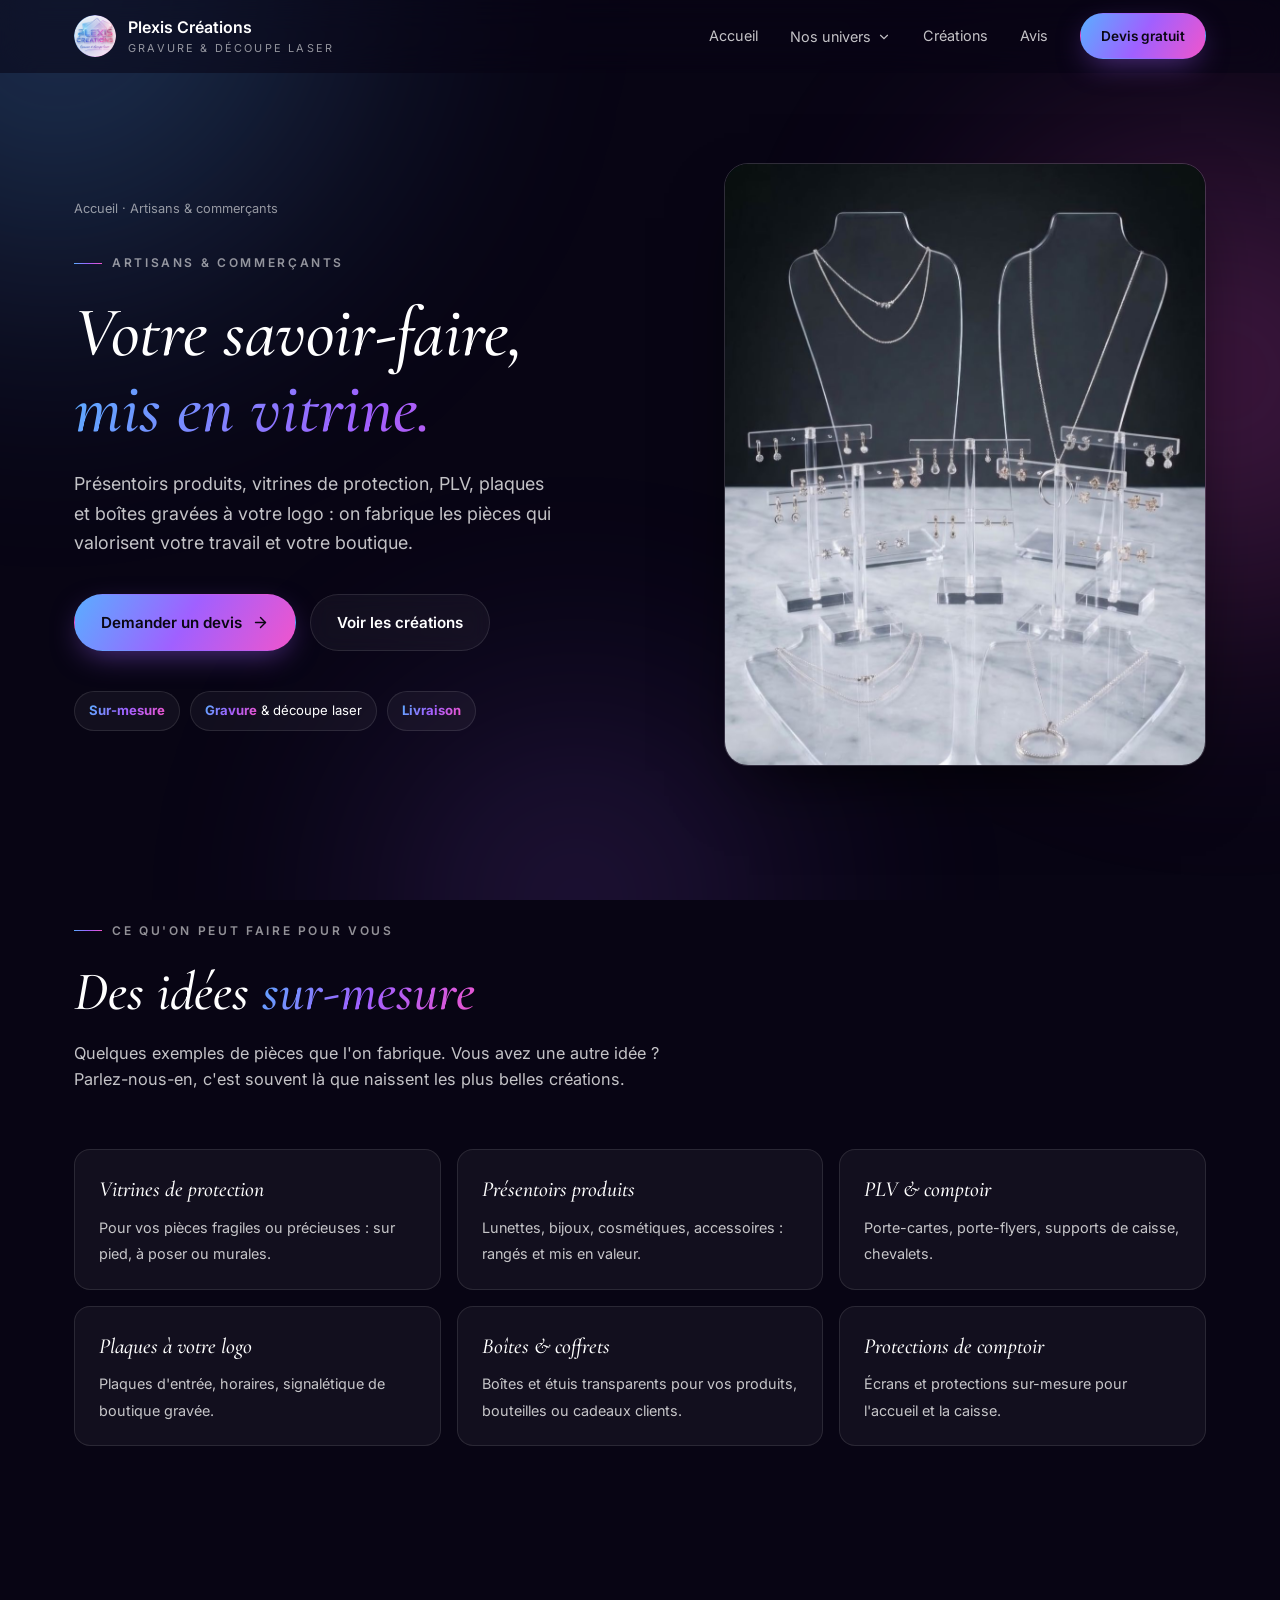
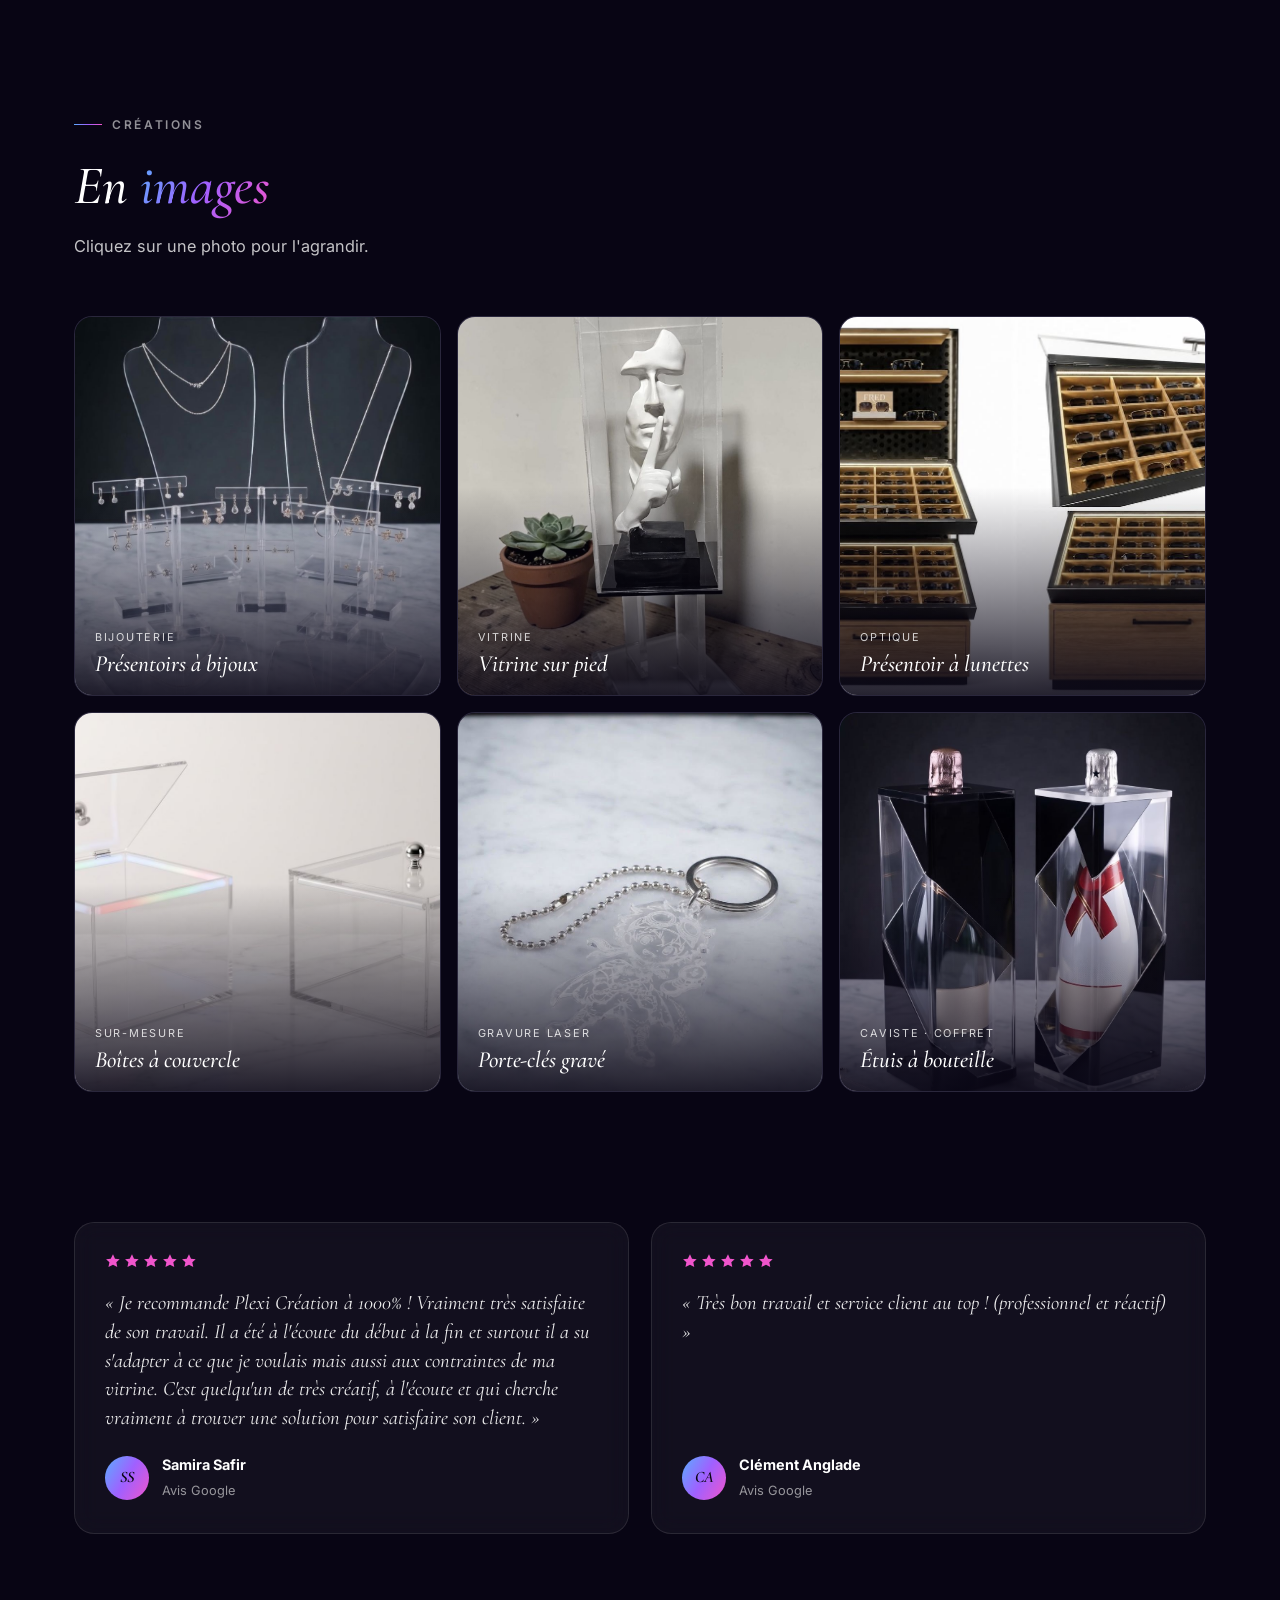
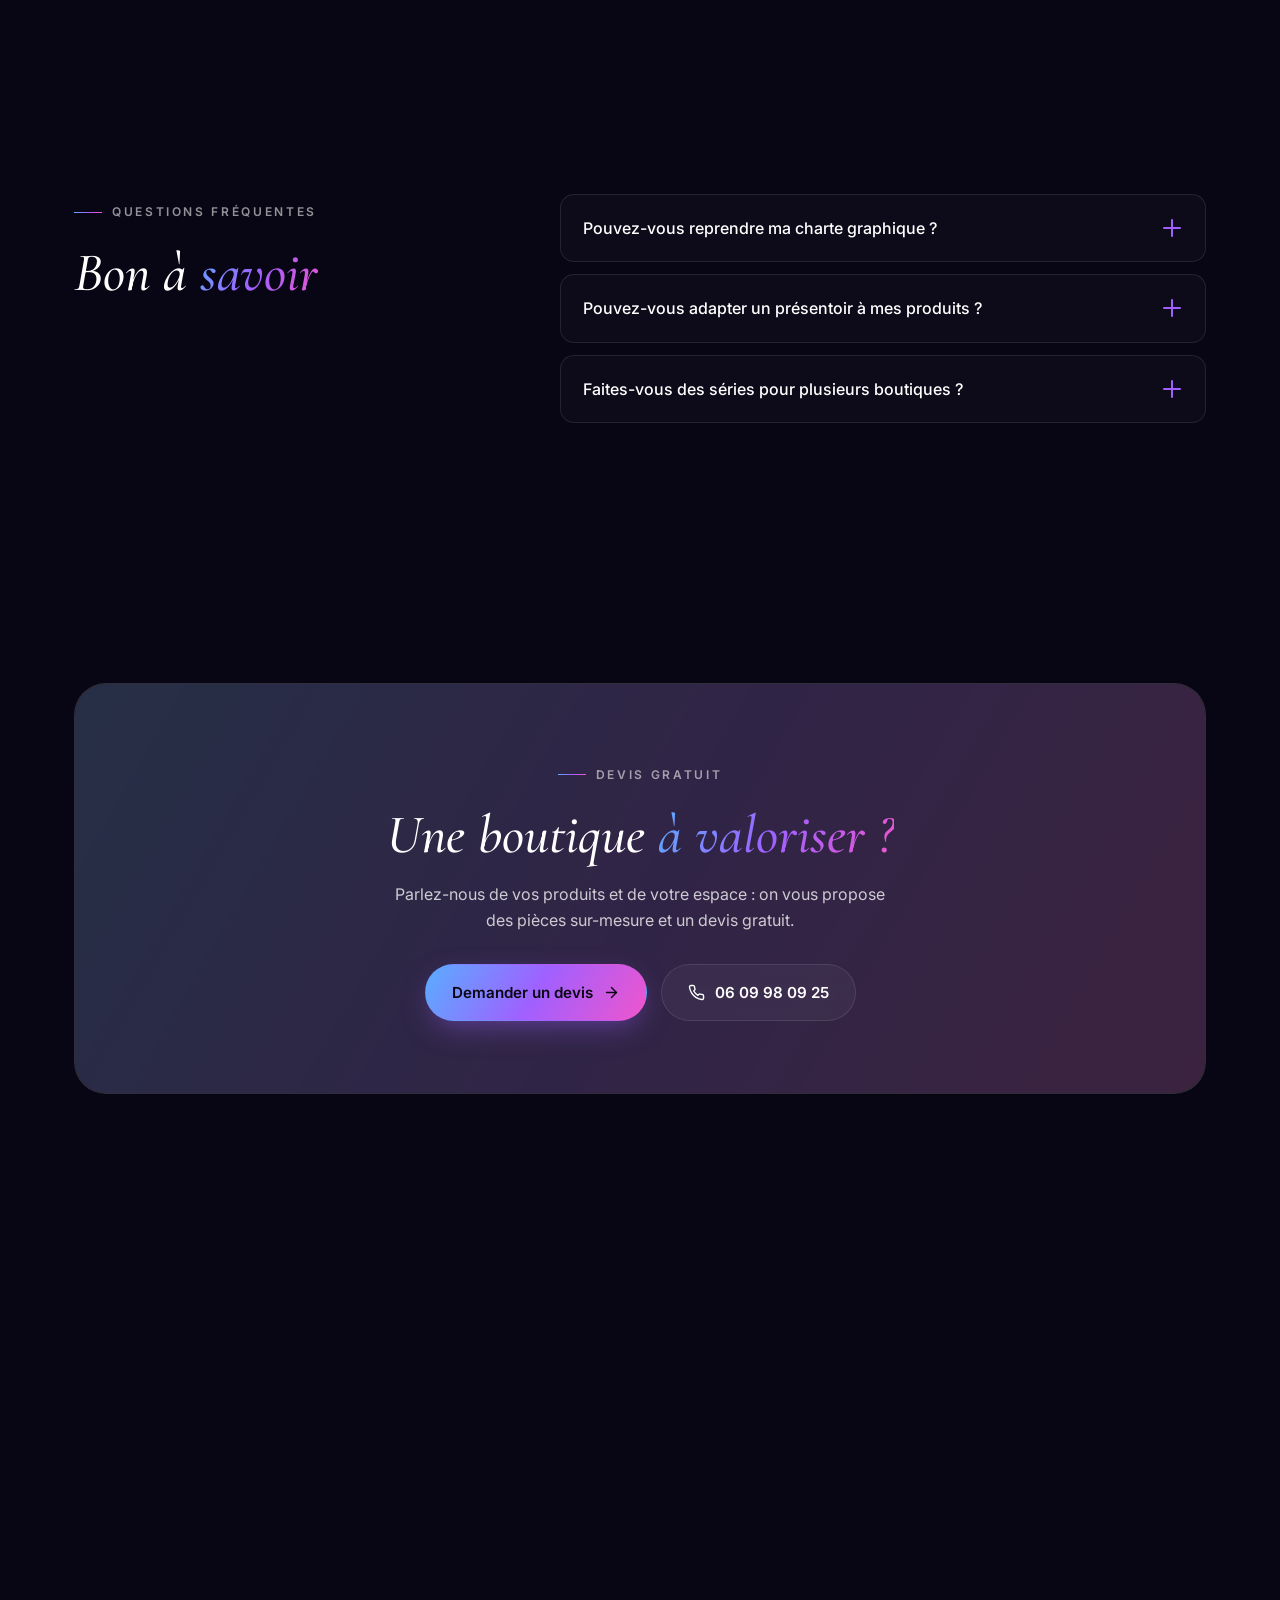
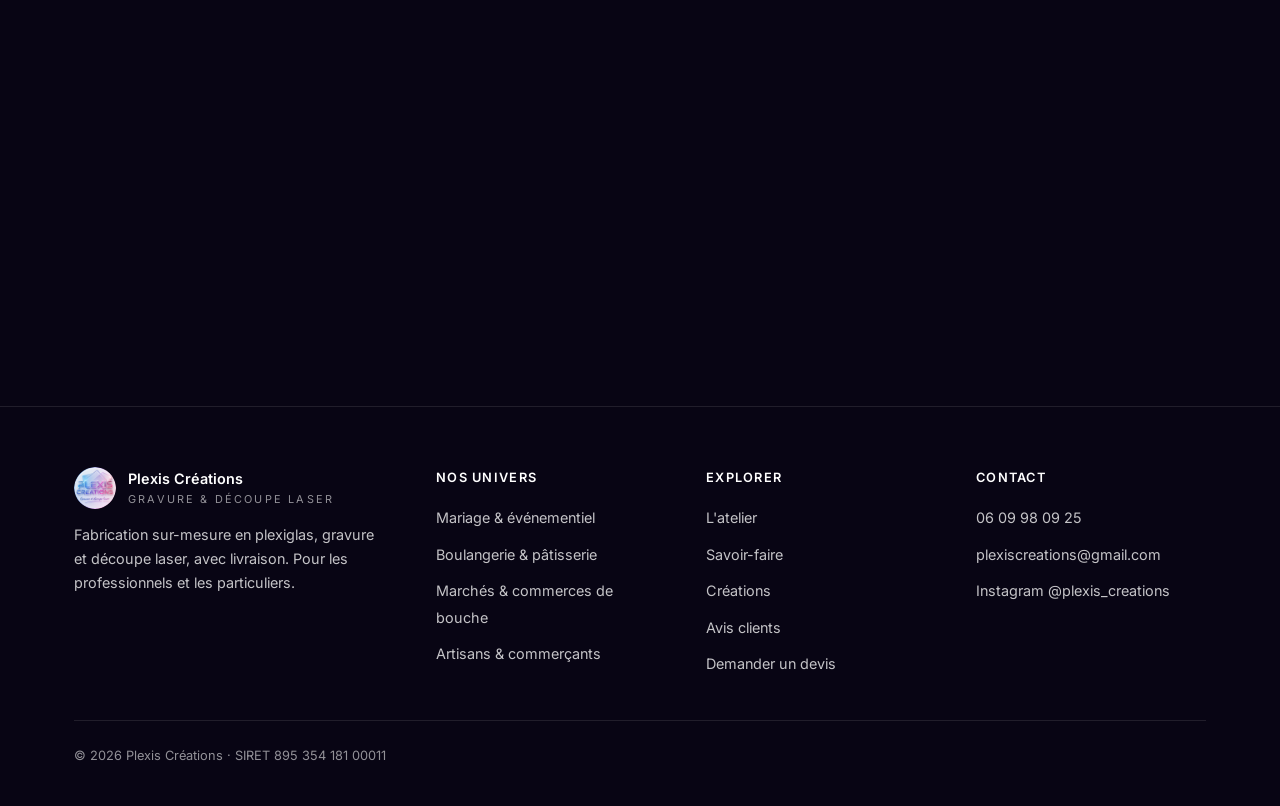
==== commit e39016b8: "Add files via upload" ====
--- a/artisans-commercants.html
+++ b/artisans-commercants.html
@@ -59,7 +59,7 @@
         </div>
         <ul class="chips reveal"><li><b>Sur-mesure</b></li><li><b>Gravure</b> &amp; découpe laser</li><li><b>Livraison</b></li></ul>
       </div>
-      <div class="page-photo reveal"><img src="images/vitrine-sculpture.jpg" alt="Vitrine en plexiglas sur pied protégeant une sculpture"></div>
+      <div class="page-photo reveal"><img src="images/presentoirs-bijoux.jpg" alt="Bustes et présentoirs à bijoux en plexiglas"></div>
     </div>
   </section>
 
@@ -75,7 +75,7 @@
           <li class="reveal"><strong>Présentoirs produits</strong><span>Lunettes, bijoux, cosmétiques, accessoires : rangés et mis en valeur.</span></li>
           <li class="reveal"><strong>PLV &amp; comptoir</strong><span>Porte-cartes, porte-flyers, supports de caisse, chevalets.</span></li>
           <li class="reveal"><strong>Plaques à votre logo</strong><span>Plaques d'entrée, horaires, signalétique de boutique gravée.</span></li>
-          <li class="reveal"><strong>Boîtes &amp; coffrets</strong><span>Boîtes transparentes gravées pour vos produits ou vos clients.</span></li>
+          <li class="reveal"><strong>Boîtes &amp; coffrets</strong><span>Boîtes et étuis transparents pour vos produits, bouteilles ou cadeaux clients.</span></li>
           <li class="reveal"><strong>Protections de comptoir</strong><span>Écrans et protections sur-mesure pour l'accueil et la caisse.</span></li>
       </ul>
     </div>
@@ -89,6 +89,10 @@
         <p>Cliquez sur une photo pour l'agrandir.</p>
       </div>
       <div class="gallery even">
+        <button class="tile  reveal" data-full="images/presentoirs-bijoux.jpg">
+          <img src="images/presentoirs-bijoux.jpg" alt="Bustes et présentoirs à boucles d&#x27;oreilles en plexiglas" loading="lazy">
+          <span class="cap"><span class="t-cat">Bijouterie</span><h3>Présentoirs à bijoux</h3></span>
+        </button>
         <button class="tile  reveal" data-full="images/vitrine-sculpture.jpg">
           <img src="images/vitrine-sculpture.jpg" alt="Vitrine en plexiglas sur pied protégeant une sculpture" loading="lazy">
           <span class="cap"><span class="t-cat">Vitrine</span><h3>Vitrine sur pied</h3></span>
@@ -97,21 +101,17 @@
           <img src="images/presentoir-lunettes.jpg" alt="Meuble présentoir pour lunettes avec couvercles transparents" loading="lazy">
           <span class="cap"><span class="t-cat">Optique</span><h3>Présentoir à lunettes</h3></span>
         </button>
-        <button class="tile  reveal" data-full="images/presentoirs-comptoir.jpg">
-          <img src="images/presentoirs-comptoir.jpg" alt="Présentoirs de comptoir en plexiglas" loading="lazy">
-          <span class="cap"><span class="t-cat">PLV</span><h3>Présentoirs de comptoir</h3></span>
-        </button>
-        <button class="tile  reveal" data-full="images/boite-gravee-prenom.jpg">
-          <img src="images/boite-gravee-prenom.jpg" alt="Boîte en plexiglas gravée" loading="lazy">
-          <span class="cap"><span class="t-cat">Gravure</span><h3>Boîte gravée</h3></span>
-        </button>
-        <button class="tile  reveal" data-full="images/plaques-gravees.jpg">
-          <img src="images/plaques-gravees.jpg" alt="Plaques en plexiglas gravées au laser" loading="lazy">
-          <span class="cap"><span class="t-cat">Gravure laser</span><h3>Plaques gravées</h3></span>
-        </button>
-        <button class="tile  reveal" data-full="images/vitrine-patisserie.jpg">
-          <img src="images/vitrine-patisserie.jpg" alt="Porte de vitrine en plexiglas" loading="lazy">
-          <span class="cap"><span class="t-cat">Vitrine</span><h3>Porte de vitrine</h3></span>
+        <button class="tile  reveal" data-full="images/boites-couvercle.jpg">
+          <img src="images/boites-couvercle.jpg" alt="Boîtes en plexiglas avec couvercle à charnière" loading="lazy">
+          <span class="cap"><span class="t-cat">Sur-mesure</span><h3>Boîtes à couvercle</h3></span>
+        </button>
+        <button class="tile  reveal" data-full="images/porte-cles-grave.jpg">
+          <img src="images/porte-cles-grave.jpg" alt="Porte-clés en plexiglas découpé et gravé d&#x27;un personnage" loading="lazy">
+          <span class="cap"><span class="t-cat">Gravure laser</span><h3>Porte-clés gravé</h3></span>
+        </button>
+        <button class="tile  reveal" data-full="images/etuis-champagne.jpg">
+          <img src="images/etuis-champagne.jpg" alt="Étuis à bouteille de champagne en plexiglas noir et transparent" loading="lazy">
+          <span class="cap"><span class="t-cat">Caviste · Coffret</span><h3>Étuis à bouteille</h3></span>
         </button>
       </div>
     </div>
@@ -179,7 +179,7 @@
           <h3>Mariage & événementiel</h3><p>Décor, souvenirs, buffets</p>
           <span class="go">Découvrir <svg viewBox="0 0 24 24" fill="none" stroke="currentColor" stroke-width="2" stroke-linecap="round" stroke-linejoin="round"><line x1="5" y1="12" x2="19" y2="12"/><polyline points="12 5 19 12 12 19"/></svg></span>
         </a>        <a class="u-card reveal" href="boulangerie-patisserie.html">
-          <img src="images/pelles-pain-tailles.jpg" alt="" loading="lazy">
+          <img src="images/presentoirs-boulangerie.jpg" alt="" loading="lazy">
           <h3>Boulangerie & pâtisserie</h3><p>Vitrines, cloches, présentoirs</p>
           <span class="go">Découvrir <svg viewBox="0 0 24 24" fill="none" stroke="currentColor" stroke-width="2" stroke-linecap="round" stroke-linejoin="round"><line x1="5" y1="12" x2="19" y2="12"/><polyline points="12 5 19 12 12 19"/></svg></span>
         </a>        <a class="u-card reveal" href="marches.html">
@@ -213,7 +213,7 @@
         <li><a href="https://instagram.com/plexis_creations" target="_blank" rel="noopener">Instagram @plexis_creations</a></li>
       </ul></div>
     </div>
-    <div class="foot-bottom">© <span id="year">2026</span> Plexis Créations</div>
+    <div class="foot-bottom">© <span id="year">2026</span> Plexis Créations · SIRET 895 354 181 00011</div>
   </div>
 </footer>
 
--- a/style.css
+++ b/style.css
@@ -357,3 +357,8 @@
   @media (max-width:640px){ .foot-grid.four,.quotes.q2{grid-template-columns:1fr} .univers.three{grid-template-columns:1fr 1fr} }
   .page-hero h1 .line{display:block}
   @media (max-width:640px){ .nav-links{background:#0b0819} }
+
+  .checks{border:1px solid var(--line);border-radius:12px;padding:14px 16px 12px;margin:0;display:flex;flex-wrap:wrap;gap:10px 20px}
+  .checks legend{font-size:.82rem;color:var(--muted);padding:0 6px}
+  .checks label{display:flex;align-items:center;gap:8px;font-size:.9rem;color:var(--ink);cursor:pointer}
+  .checks input{width:18px;height:18px;accent-color:var(--violet)}
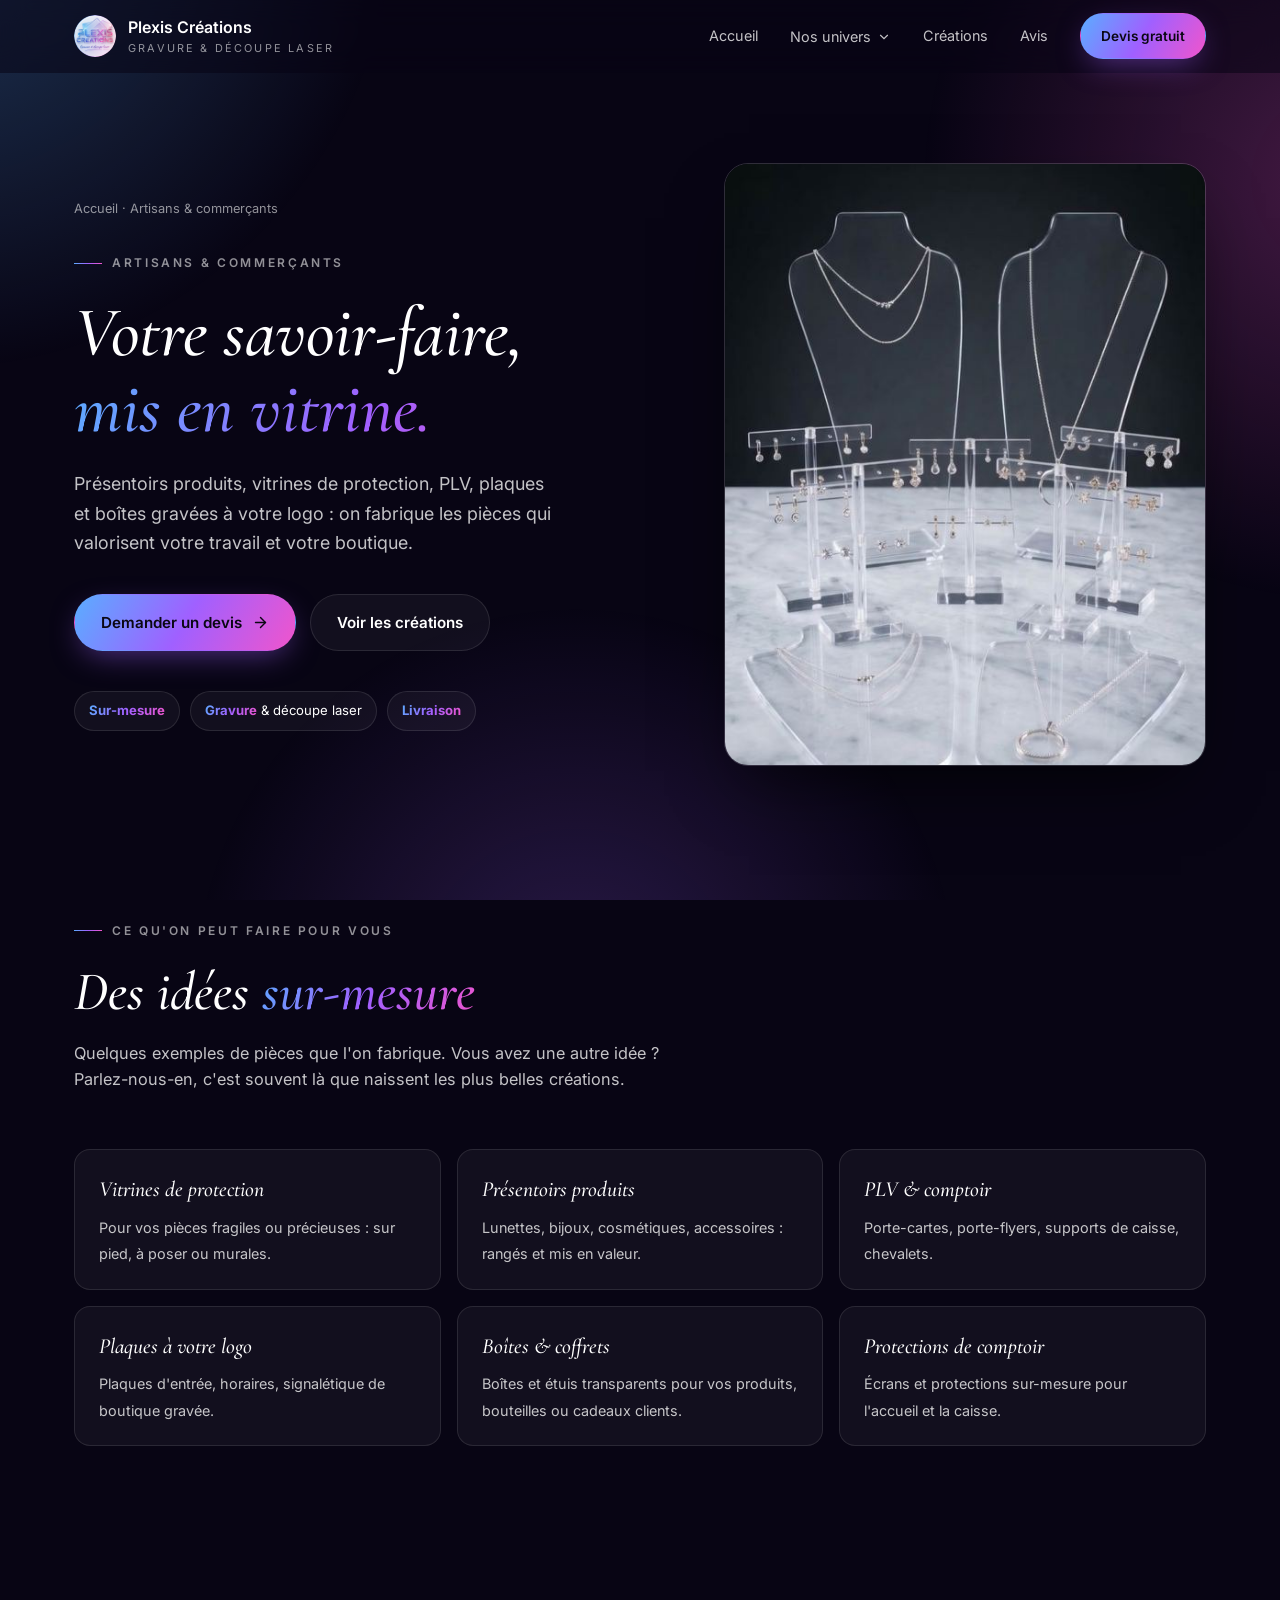
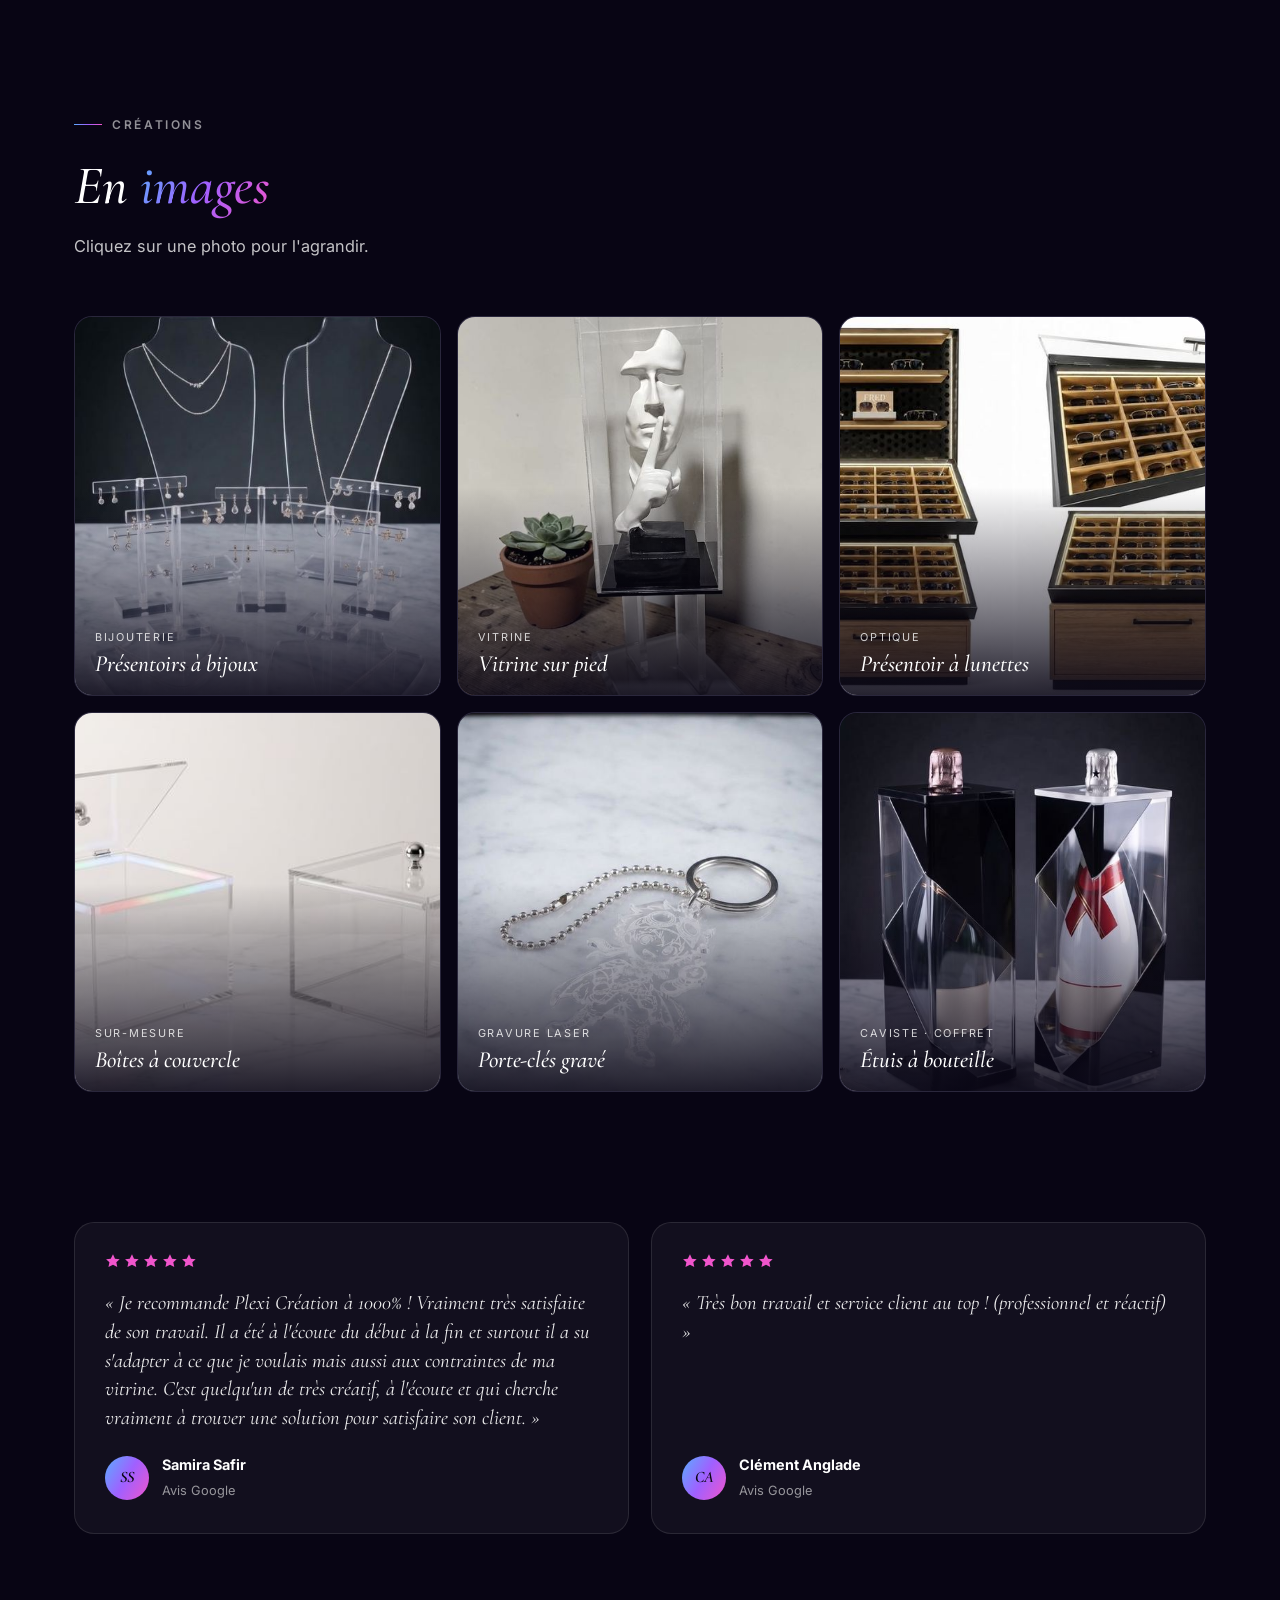
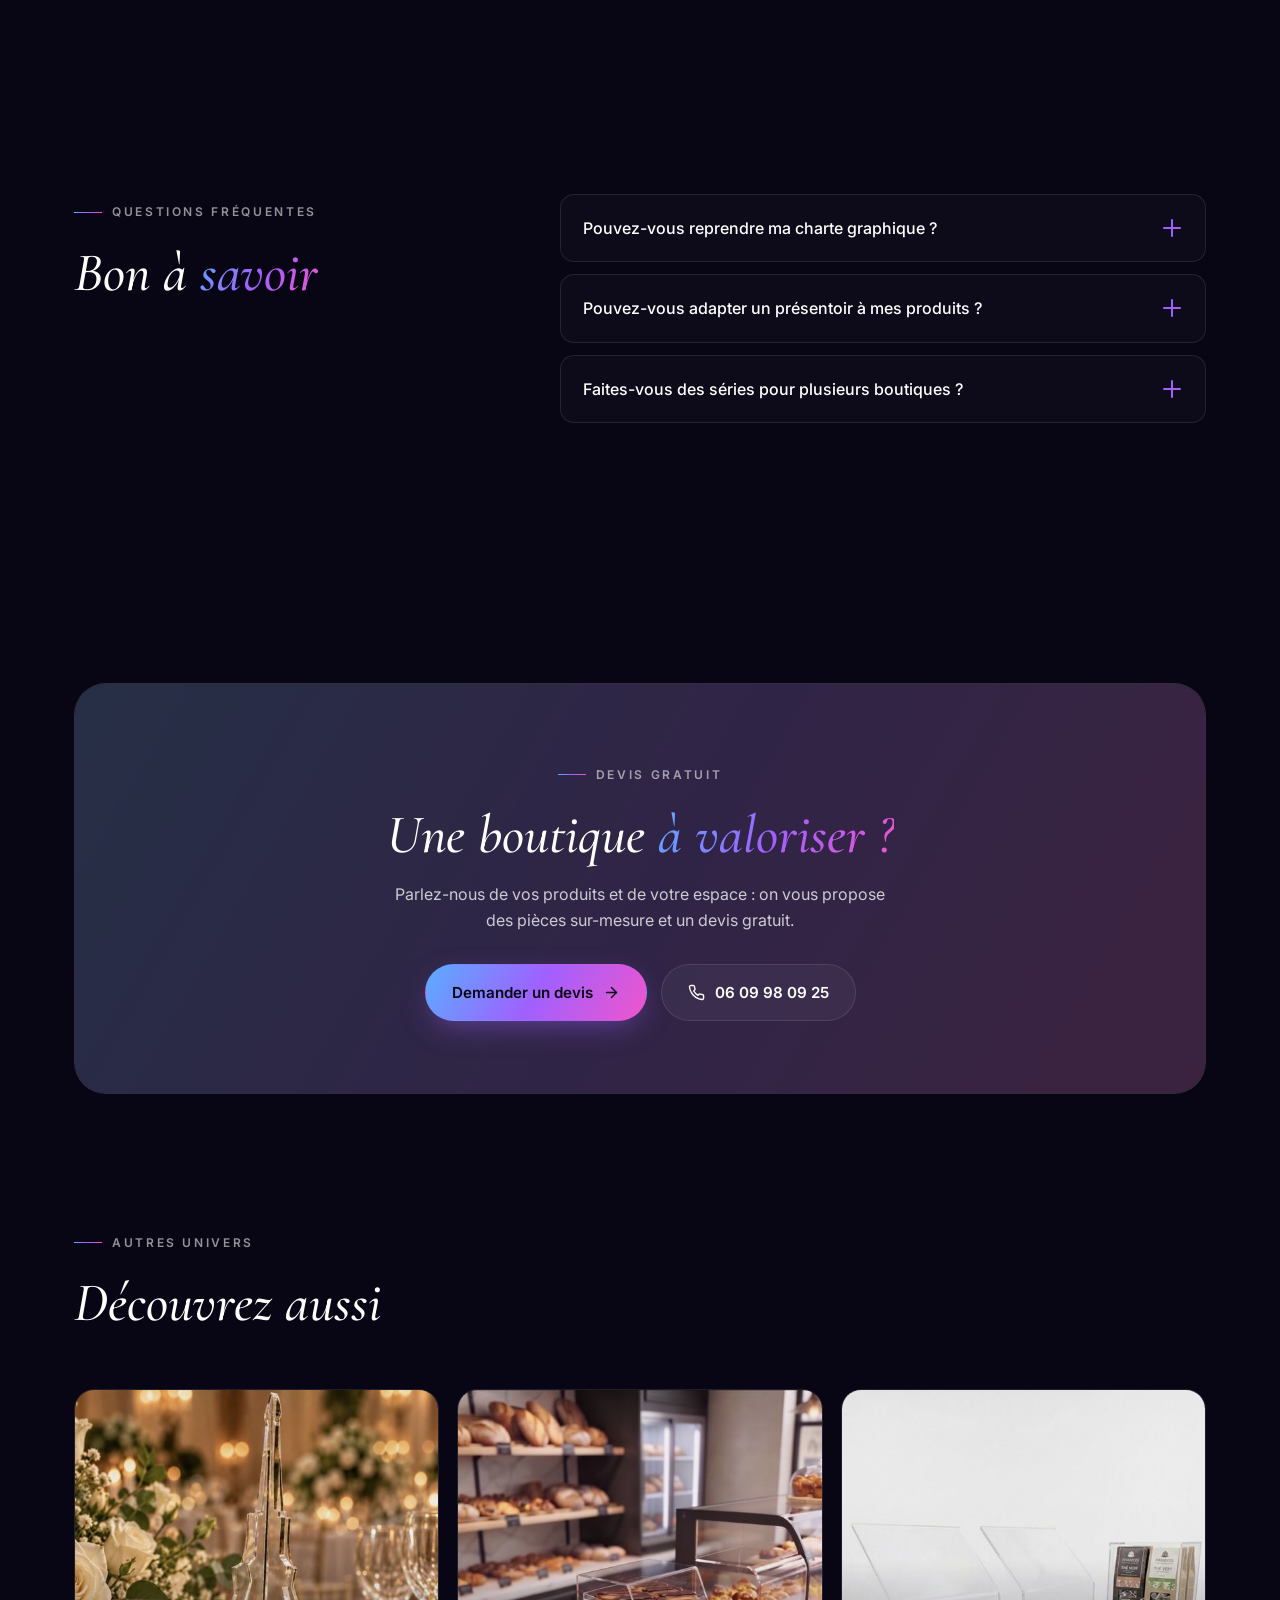
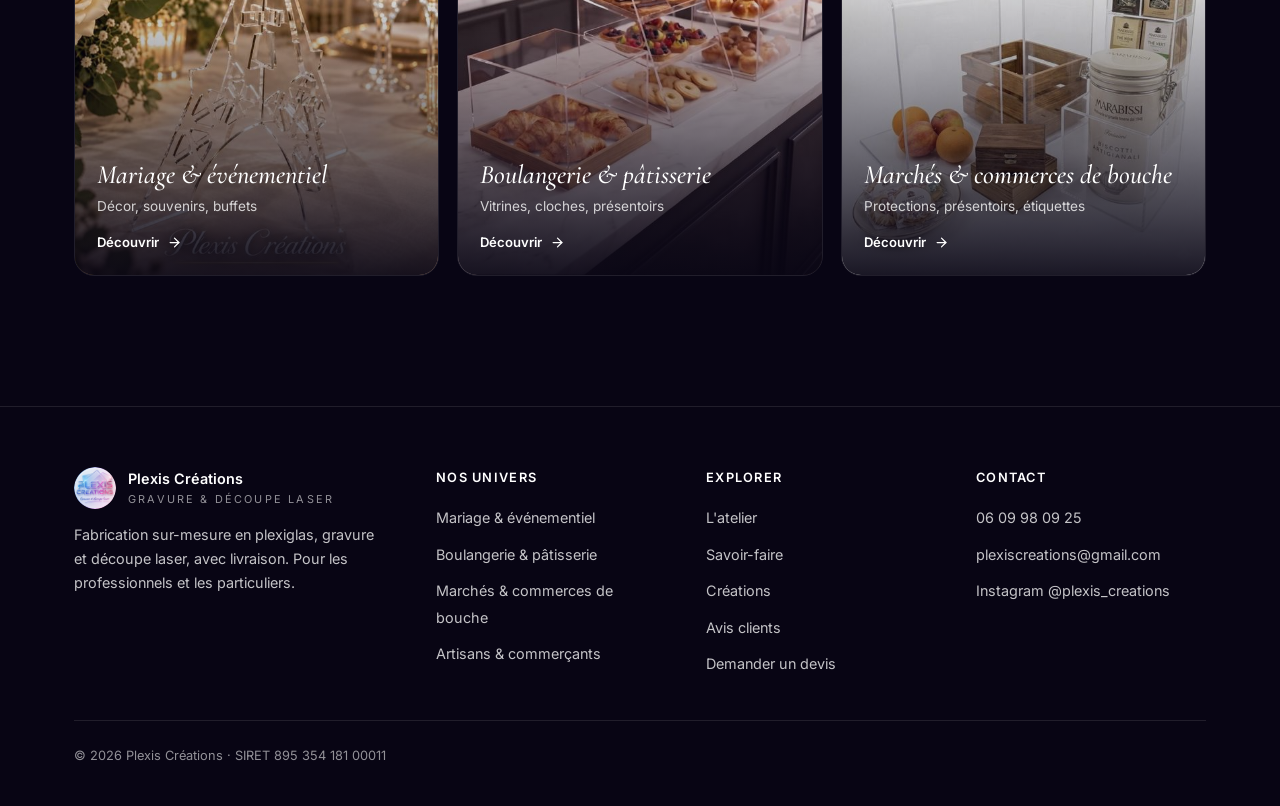
==== commit dcb0abff: "Add files via upload" ====
--- a/artisans-commercants.html
+++ b/artisans-commercants.html
@@ -59,7 +59,7 @@
         </div>
         <ul class="chips reveal"><li><b>Sur-mesure</b></li><li><b>Gravure</b> &amp; découpe laser</li><li><b>Livraison</b></li></ul>
       </div>
-      <div class="page-photo reveal"><img src="images/presentoirs-bijoux.jpg" alt="Bustes et présentoirs à bijoux en plexiglas"></div>
+      <div class="page-photo reveal"><img src="images/sm/presentoirs-bijoux.jpg" alt="Bustes et présentoirs à bijoux en plexiglas"></div>
     </div>
   </section>
 
@@ -90,27 +90,27 @@
       </div>
       <div class="gallery even">
         <button class="tile  reveal" data-full="images/presentoirs-bijoux.jpg">
-          <img src="images/presentoirs-bijoux.jpg" alt="Bustes et présentoirs à boucles d&#x27;oreilles en plexiglas" loading="lazy">
+          <img src="images/sm/presentoirs-bijoux.jpg" alt="Bustes et présentoirs à boucles d&#x27;oreilles en plexiglas" loading="lazy">
           <span class="cap"><span class="t-cat">Bijouterie</span><h3>Présentoirs à bijoux</h3></span>
         </button>
         <button class="tile  reveal" data-full="images/vitrine-sculpture.jpg">
-          <img src="images/vitrine-sculpture.jpg" alt="Vitrine en plexiglas sur pied protégeant une sculpture" loading="lazy">
+          <img src="images/sm/vitrine-sculpture.jpg" alt="Vitrine en plexiglas sur pied protégeant une sculpture" loading="lazy">
           <span class="cap"><span class="t-cat">Vitrine</span><h3>Vitrine sur pied</h3></span>
         </button>
         <button class="tile  reveal" data-full="images/presentoir-lunettes.jpg">
-          <img src="images/presentoir-lunettes.jpg" alt="Meuble présentoir pour lunettes avec couvercles transparents" loading="lazy">
+          <img src="images/sm/presentoir-lunettes.jpg" alt="Meuble présentoir pour lunettes avec couvercles transparents" loading="lazy">
           <span class="cap"><span class="t-cat">Optique</span><h3>Présentoir à lunettes</h3></span>
         </button>
         <button class="tile  reveal" data-full="images/boites-couvercle.jpg">
-          <img src="images/boites-couvercle.jpg" alt="Boîtes en plexiglas avec couvercle à charnière" loading="lazy">
+          <img src="images/sm/boites-couvercle.jpg" alt="Boîtes en plexiglas avec couvercle à charnière" loading="lazy">
           <span class="cap"><span class="t-cat">Sur-mesure</span><h3>Boîtes à couvercle</h3></span>
         </button>
         <button class="tile  reveal" data-full="images/porte-cles-grave.jpg">
-          <img src="images/porte-cles-grave.jpg" alt="Porte-clés en plexiglas découpé et gravé d&#x27;un personnage" loading="lazy">
+          <img src="images/sm/porte-cles-grave.jpg" alt="Porte-clés en plexiglas découpé et gravé d&#x27;un personnage" loading="lazy">
           <span class="cap"><span class="t-cat">Gravure laser</span><h3>Porte-clés gravé</h3></span>
         </button>
         <button class="tile  reveal" data-full="images/etuis-champagne.jpg">
-          <img src="images/etuis-champagne.jpg" alt="Étuis à bouteille de champagne en plexiglas noir et transparent" loading="lazy">
+          <img src="images/sm/etuis-champagne.jpg" alt="Étuis à bouteille de champagne en plexiglas noir et transparent" loading="lazy">
           <span class="cap"><span class="t-cat">Caviste · Coffret</span><h3>Étuis à bouteille</h3></span>
         </button>
       </div>
@@ -175,15 +175,15 @@
       <div class="section-head reveal"><span class="eyebrow">Autres univers</span><h2>Découvrez aussi</h2></div>
       <div class="univers three">
         <a class="u-card reveal" href="mariage-evenementiel.html">
-          <img src="images/tour-eiffel-mariage.jpg" alt="" loading="lazy">
+          <img src="images/sm/tour-eiffel-mariage.jpg" alt="" loading="lazy">
           <h3>Mariage & événementiel</h3><p>Décor, souvenirs, buffets</p>
           <span class="go">Découvrir <svg viewBox="0 0 24 24" fill="none" stroke="currentColor" stroke-width="2" stroke-linecap="round" stroke-linejoin="round"><line x1="5" y1="12" x2="19" y2="12"/><polyline points="12 5 19 12 12 19"/></svg></span>
         </a>        <a class="u-card reveal" href="boulangerie-patisserie.html">
-          <img src="images/presentoirs-boulangerie.jpg" alt="" loading="lazy">
+          <img src="images/sm/presentoirs-boulangerie.jpg" alt="" loading="lazy">
           <h3>Boulangerie & pâtisserie</h3><p>Vitrines, cloches, présentoirs</p>
           <span class="go">Découvrir <svg viewBox="0 0 24 24" fill="none" stroke="currentColor" stroke-width="2" stroke-linecap="round" stroke-linejoin="round"><line x1="5" y1="12" x2="19" y2="12"/><polyline points="12 5 19 12 12 19"/></svg></span>
         </a>        <a class="u-card reveal" href="marches.html">
-          <img src="images/presentoirs-comptoir.jpg" alt="" loading="lazy">
+          <img src="images/sm/presentoirs-comptoir.jpg" alt="" loading="lazy">
           <h3>Marchés & commerces de bouche</h3><p>Protections, présentoirs, étiquettes</p>
           <span class="go">Découvrir <svg viewBox="0 0 24 24" fill="none" stroke="currentColor" stroke-width="2" stroke-linecap="round" stroke-linejoin="round"><line x1="5" y1="12" x2="19" y2="12"/><polyline points="12 5 19 12 12 19"/></svg></span>
         </a>
--- a/style.css
+++ b/style.css
@@ -25,12 +25,12 @@
   }
 
   /* fond lumineux */
-  .aura{position:fixed;inset:0;z-index:-2;pointer-events:none;overflow:hidden}
-  .aura::before,.aura::after{content:"";position:absolute;border-radius:50%;filter:blur(120px);opacity:.35}
-  .aura::before{width:60vw;height:60vw;left:-15vw;top:-20vw;background:radial-gradient(circle at 30% 30%,var(--blue),transparent 60%)}
-  .aura::after{width:55vw;height:55vw;right:-18vw;top:10vh;background:radial-gradient(circle at 60% 40%,var(--pink),transparent 60%)}
-  .aura span{position:absolute;width:50vw;height:50vw;left:20vw;bottom:-25vw;border-radius:50%;filter:blur(130px);opacity:.28;background:radial-gradient(circle,var(--violet),transparent 60%)}
-
+  .aura{position:fixed;inset:0;z-index:-2;pointer-events:none;
+    background:
+      radial-gradient(60vmax 60vmax at -5% -10%,rgba(90,173,255,.30),transparent 60%),
+      radial-gradient(55vmax 55vmax at 105% 20%,rgba(240,85,204,.26),transparent 60%),
+      radial-gradient(50vmax 50vmax at 45% 110%,rgba(160,96,255,.22),transparent 60%)}
+  .aura span{display:none}
   a{color:inherit}
   img{max-width:100%;display:block}
   h1,h2,h3{font-family:'Cormorant Garamond',Georgia,serif;font-style:italic;font-weight:500;color:var(--ink);line-height:1.08;margin:0}
@@ -51,13 +51,13 @@
     transition:transform .2s var(--ease),box-shadow .25s var(--ease),background .25s var(--ease),border-color .25s var(--ease)}
   .btn-primary{background:var(--grad);color:#0a0713;box-shadow:0 10px 30px -8px rgba(160,96,255,.5)}
   .btn-primary:hover{transform:translateY(-2px);box-shadow:0 18px 44px -10px rgba(240,85,204,.55)}
-  .btn-ghost{background:var(--glass);color:var(--ink);border-color:var(--line);backdrop-filter:blur(10px);-webkit-backdrop-filter:blur(10px)}
+  .btn-ghost{background:var(--glass);color:var(--ink);border-color:var(--line);}
   .btn-ghost:hover{transform:translateY(-2px);border-color:rgba(255,255,255,.28);background:var(--glass-strong)}
   .btn svg{width:17px;height:17px}
   :where(a,button,input,textarea,select,summary):focus-visible{outline:2px solid var(--blue);outline-offset:3px;border-radius:8px}
 
   /* en-tête */
-  header{position:sticky;top:0;z-index:50;backdrop-filter:blur(16px);-webkit-backdrop-filter:blur(16px);
+  header{position:sticky;top:0;z-index:50;backdrop-filter:blur(14px);-webkit-backdrop-filter:blur(14px);
     background:rgba(8,5,20,.55);border-bottom:1px solid transparent;transition:border-color .3s var(--ease),background .3s var(--ease)}
   header.scrolled{border-bottom-color:var(--line);background:rgba(8,5,20,.85)}
   .nav{display:flex;align-items:center;justify-content:space-between;height:72px}
@@ -89,7 +89,7 @@
   .shot-b{width:46%;height:52%;right:0;bottom:0;transform:rotate(3deg)}
   .shot-b::after{content:"";position:absolute;inset:0;border-radius:inherit;box-shadow:inset 0 0 0 1px rgba(255,255,255,.12)}
   .hero-badge{position:absolute;left:-14px;bottom:8%;padding:14px 18px;display:flex;align-items:center;gap:12px;border-radius:16px;
-    border:1px solid var(--line);background:rgba(13,10,31,.75);backdrop-filter:blur(14px);-webkit-backdrop-filter:blur(14px)}
+    border:1px solid var(--line);background:rgba(13,10,31,.75);}
   .hero-badge .stars{display:flex;gap:2px}
   .hero-badge .stars svg{width:15px;height:15px;color:var(--pink)}
   .hero-badge strong{color:var(--ink);font-size:.92rem;display:block}
@@ -98,7 +98,7 @@
   /* savoir-faire */
   .cards{display:grid;grid-template-columns:repeat(3,1fr);gap:22px}
   .card{padding:30px;border-radius:var(--radius);border:1px solid var(--line);background:var(--glass);
-    backdrop-filter:blur(12px);-webkit-backdrop-filter:blur(12px);transition:transform .3s var(--ease),border-color .3s var(--ease),background .3s var(--ease)}
+    transition:transform .3s var(--ease),border-color .3s var(--ease),background .3s var(--ease)}
   .card:hover{transform:translateY(-6px);border-color:rgba(255,255,255,.22);background:var(--glass-strong)}
   .card .ico{width:50px;height:50px;border-radius:14px;display:grid;place-items:center;border:1px solid var(--line);background:rgba(255,255,255,.04);margin-bottom:20px}
   .card .ico svg{width:24px;height:24px;color:var(--blue)}
@@ -130,7 +130,7 @@
   .gallery-note a{color:var(--blue)}
 
   /* visionneuse */
-  .lightbox{position:fixed;inset:0;z-index:100;display:none;align-items:center;justify-content:center;padding:24px;background:rgba(5,3,12,.92);backdrop-filter:blur(6px);-webkit-backdrop-filter:blur(6px)}
+  .lightbox{position:fixed;inset:0;z-index:100;display:none;align-items:center;justify-content:center;padding:24px;background:rgba(5,3,12,.92);}
   .lightbox.open{display:flex}
   .lightbox figure{margin:0;max-width:min(1100px,100%);max-height:100%;display:flex;flex-direction:column;align-items:center;gap:14px}
   .lightbox img{max-height:80vh;width:auto;border-radius:14px}
@@ -149,7 +149,7 @@
   .stars svg{width:16px;height:16px;color:var(--pink)}
   .quotes{display:grid;grid-template-columns:repeat(3,1fr);gap:22px}
   .quote{margin:0;padding:30px;border-radius:var(--radius);border:1px solid var(--line);background:var(--glass);
-    backdrop-filter:blur(12px);-webkit-backdrop-filter:blur(12px);display:flex;flex-direction:column;gap:20px}
+    display:flex;flex-direction:column;gap:20px}
   .quote blockquote{margin:0;font-family:'Cormorant Garamond',serif;font-style:italic;font-size:1.28rem;line-height:1.4;color:rgba(255,255,255,.92)}
   .quote figcaption{display:flex;align-items:center;gap:13px;margin-top:auto}
   .quote .av{width:44px;height:44px;border-radius:50%;background:var(--grad);display:grid;place-items:center;font-family:'Cormorant Garamond',serif;font-style:italic;font-weight:600;color:#0a0713;flex-shrink:0}
@@ -362,3 +362,5 @@
   .checks legend{font-size:.82rem;color:var(--muted);padding:0 6px}
   .checks label{display:flex;align-items:center;gap:8px;font-size:.9rem;color:var(--ink);cursor:pointer}
   .checks input{width:18px;height:18px;accent-color:var(--violet)}
+
+  @media (max-width:640px){ header{backdrop-filter:none;-webkit-backdrop-filter:none;background:rgba(8,5,20,.94)} }
